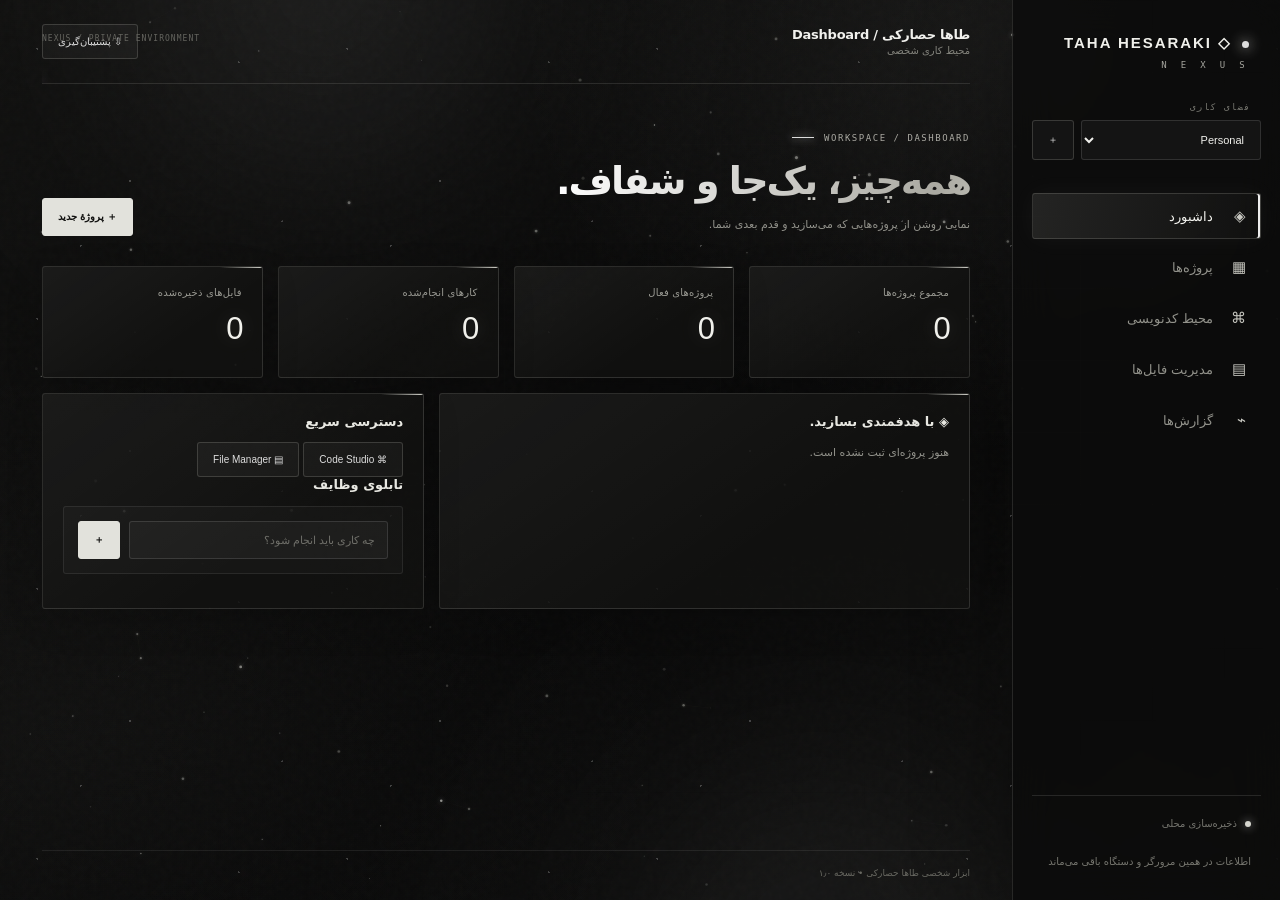
==== tools/index.html @ 5f2a4922 "Fix script injection position in workspace page" ====
<!doctype html><html lang="fa" dir="rtl"><head><meta charset="utf-8"><meta name="viewport" content="width=device-width,initial-scale=1"><meta name="theme-color" content="#080b12"><title>TAHA HESARAKI WORKSPACE</title>
<link rel="icon" href="data:image/svg+xml,%3Csvg xmlns='http://www.w3.org/2000/svg' viewBox='0 0 96 96'%3E%3Crect width='96' height='96' rx='24' fill='%23101827'/%3E%3Cpath d='M48 12 80 30v36L48 84 16 66V30z' fill='none' stroke='%2358def5' stroke-width='5'/%3E%3C/svg%3E">
<style>
:root{--bg:#080b12;--p:#111a27;--p2:#172232;--line:#94b0d022;--c:#58def5;--v:#a78bfa;--t:#edf4fb;--m:#8d9daf;font-family:Inter,system-ui,sans-serif;color-scheme:dark}*{box-sizing:border-box}body{margin:0;background:var(--bg);color:var(--t);font-size:14px}.shell{display:flex;min-height:100vh}.side{width:245px;flex-shrink:0;padding:24px 16px;background:#0c111bef;border-right:1px solid var(--line);display:flex;flex-direction:column}.brand{padding:0 10px 25px;font-weight:800;letter-spacing:2px}.brand small{display:block;color:var(--c);font-size:9px;letter-spacing:4px}.side label{font-size:9px;color:#637387;letter-spacing:1.5px}.side select,.field{background:var(--p2);border:1px solid var(--line);border-radius:9px;color:var(--t);padding:10px;min-width:0}.nav{display:flex;width:100%;gap:12px;padding:11px;margin:4px 0;background:transparent;border:1px solid transparent;border-radius:10px;color:var(--m);text-align:left}.nav.active{background:#58def51a;border-color:#58def533;color:var(--t)}.nav i{color:var(--c);font-style:normal}.bottom{margin-top:auto;color:var(--m);font-size:10px;border-top:1px solid var(--line);padding-top:15px}.dot{display:inline-block;width:7px;height:7px;background:#56d6a2;border-radius:50%;margin-right:7px}main{flex:1;min-width:0;padding:0 32px;display:flex;flex-direction:column}.top{height:78px;display:flex;align-items:center;justify-content:space-between;border-bottom:1px solid var(--line)}.top small{display:block;color:var(--m);margin-top:5px}.actions{display:flex;gap:8px;align-items:center}.btn,.primary,.secondary,.danger{border:1px solid var(--line);border-radius:9px;padding:10px 13px;background:var(--p2);color:var(--t);font-size:11px;cursor:pointer}.primary{background:linear-gradient(110deg,#56dff4,#7faeff);color:#07131b;border:0;font-weight:700}.danger{color:#ff7887}.view{padding:28px 0;flex:1;max-width:1400px;width:100%;margin:auto}.head{display:flex;justify-content:space-between;align-items:end;gap:15px;margin-bottom:22px}.kicker{color:var(--c);font-size:9px;letter-spacing:2px}.head h1{font-size:clamp(24px,3vw,32px);margin:8px 0}.head p,.hint{color:var(--m);font-size:11px;line-height:1.7;margin:0}.grid{display:grid;gap:14px}.stats{grid-template-columns:repeat(4,1fr);margin-bottom:15px}.stat,.panel,.card{border:1px solid var(--line);border-radius:16px;background:linear-gradient(145deg,#131c2af0,#0d131df0);padding:17px;min-width:0}.stat{min-height:100px;color:var(--m);font-size:10px}.num{display:block;color:var(--t);font-size:27px;margin-top:12px}.dash{grid-template-columns:1.3fr 1fr}.row{display:flex;align-items:center;gap:12px;padding:12px 0;border-top:1px solid var(--line)}.row strong,.row small{display:block}.row small{color:var(--m);margin-top:4px}.grow{flex:1;min-width:0}.track{height:5px;background:#8197ae22;border-radius:10px;overflow:hidden}.fill{height:100%;background:linear-gradient(90deg,var(--c),var(--v))}.form{display:flex;gap:8px;flex-wrap:wrap;margin:12px 0;padding:12px;background:var(--p2);border-radius:10px}.form .field{flex:1}.field{width:100%;font-size:11px}.cards{grid-template-columns:repeat(2,1fr)}.card h3{font-size:13px}.tag{color:var(--c);font-size:9px}.task{display:flex;gap:9px;padding:10px 0;border-top:1px solid var(--line);font-size:11px}.task.done span{text-decoration:line-through;color:#637387}.editorgrid{grid-template-columns:1fr 1fr}.editor{width:100%;min-height:380px;background:#0b111c;color:#c8def5;border:0;padding:15px;font:11px/1.7 monospace}.preview{width:100%;min-height:380px;border:0;background:white}.file{display:flex;align-items:center;gap:10px;margin-top:8px;padding:11px;background:var(--p2);border:1px solid var(--line);border-radius:10px}.file .grow{overflow:hidden}.file small{display:block;color:var(--m)}.setting{display:flex;justify-content:space-between;align-items:center;padding:12px 0;border-top:1px solid var(--line);font-size:11px}.toast{position:fixed;bottom:18px;right:18px;padding:12px 16px;background:#172436;border:1px solid #58def555;border-radius:10px}html[dir=rtl]{font-family:Tahoma,system-ui,sans-serif}html[dir=rtl] .side{border-right:0;border-left:1px solid var(--line)}html[dir=rtl] .nav{text-align:right}html[dir=rtl] .toast{right:auto;left:18px}@media(max-width:850px){.side{width:205px}main{padding:0 18px}.stats{grid-template-columns:repeat(2,1fr)}.dash,.editorgrid{grid-template-columns:1fr}}@media(max-width:650px){.shell{display:block}.side{width:auto;min-height:0;padding:13px;display:block}.brand{padding:0 5px 10px}.side label,.bottom{display:none}.side nav{display:flex;overflow:auto}.nav{white-space:nowrap;width:auto}.side select,.side .field{display:none}main{padding:0 13px}.top{height:65px}.head{align-items:start;flex-direction:column}.cards{grid-template-columns:1fr}.editor,.preview{min-height:280px}}

/* NEXUS / monochrome cinematic redesign */
:root{
 --bg:#090909;--p:#111110;--p2:#191918;--line:rgba(225,225,218,.13);
 --c:#d8d8d2;--v:#858580;--t:#f1f1ed;--m:#92928b;
 color-scheme:dark;font-family:"Vazirmatn","Inter",system-ui,sans-serif
}
*{box-sizing:border-box}
html{background:#090909;scroll-behavior:smooth}
body{min-height:100vh;color:var(--t);font-size:13px;overflow-x:hidden;
 background:
 radial-gradient(ellipse at 78% 5%,rgba(225,225,215,.075),transparent 34%),
 radial-gradient(ellipse at 5% 82%,rgba(205,205,195,.035),transparent 36%),
 linear-gradient(135deg,#10100f 0%,#080808 54%,#111110 100%);
}
body:before{content:"";position:fixed;inset:0;z-index:0;pointer-events:none;opacity:.24;
 background-image:radial-gradient(1px 1px at 12% 18%,#eee 98%,transparent),radial-gradient(1px 1px at 77% 23%,#ddd 98%,transparent),radial-gradient(1px 1px at 42% 67%,#eee 98%,transparent),radial-gradient(1px 1px at 91% 82%,#ddd 98%,transparent),radial-gradient(1px 1px at 26% 91%,#eee 98%,transparent);
 background-size:310px 270px;animation:starDrift 38s linear infinite}
body:after{content:"";position:fixed;inset:0;z-index:0;pointer-events:none;opacity:.055;
 background-image:url("data:image/svg+xml,%3Csvg viewBox='0 0 180 180' xmlns='http://www.w3.org/2000/svg'%3E%3Cfilter id='n'%3E%3CfeTurbulence type='fractalNoise' baseFrequency='.8' numOctaves='3' stitchTiles='stitch'/%3E%3C/filter%3E%3Crect width='100%25' height='100%25' filter='url(%23n)' opacity='.3'/%3E%3C/svg%3E")}
@keyframes starDrift{from{transform:translateY(0)}to{transform:translateY(-270px)}}
.shell{position:relative;z-index:1;min-height:100vh;max-width:1800px;margin:auto}
.side{width:268px;padding:29px 19px;background:rgba(12,12,11,.82);border:0;border-left:1px solid var(--line);
 box-shadow:-20px 0 80px rgba(0,0,0,.2);backdrop-filter:blur(22px);-webkit-backdrop-filter:blur(22px)}
.brand{padding:5px 12px 30px;font:700 15px "Space Grotesk",Arial,sans-serif;letter-spacing:.13em;color:#f0f0eb}
.brand:before{content:"";display:inline-block;width:7px;height:7px;border-radius:50%;background:#ddd;margin-left:10px;box-shadow:0 0 13px #ddd}
.brand small{margin-top:8px;color:#a5a59e;font:9px "Space Mono",monospace;letter-spacing:.48em}
.side label{display:block;margin:2px 10px 8px;color:#777770;font:9px "Space Mono",monospace;letter-spacing:.15em}
.side .form{margin:0 0 28px;padding:0;background:transparent;border:0;gap:7px}
.side select,.field{background:rgba(255,255,255,.035);border:1px solid rgba(255,255,255,.12);border-radius:3px;color:var(--t);padding:12px;outline:none;transition:border-color .25s,background .25s,box-shadow .25s}
.field:focus,.side select:focus{border-color:rgba(235,235,225,.55);box-shadow:0 0 0 3px rgba(230,230,220,.055);background:rgba(255,255,255,.055)}
.nav{position:relative;display:flex;align-items:center;width:100%;gap:13px;padding:13px 14px;margin:5px 0;border:1px solid transparent;border-radius:3px;
 color:#92928b;background:transparent;text-align:right;cursor:pointer;transition:color .25s,background .25s,border-color .25s,transform .25s}
.nav:hover{color:#f4f4ef;background:rgba(255,255,255,.035);transform:translateX(-2px)}
.nav.active{color:#f5f5f0;background:linear-gradient(100deg,rgba(235,235,225,.105),rgba(235,235,225,.025));border-color:rgba(235,235,225,.16);box-shadow:inset -2px 0 #d8d8d2}
.nav i{width:20px;color:#c9c9c2;font-size:15px}
.bottom{margin-top:auto;color:#777770;font-size:10px;line-height:1.9;border-top:1px solid var(--line);padding:18px 10px 0}
.dot{width:6px;height:6px;background:#d6d6cf;box-shadow:0 0 10px rgba(230,230,220,.7);margin-left:8px;margin-right:0}
main{position:relative;z-index:1;padding:0 42px;min-height:100vh}
.top{height:84px;border-bottom:1px solid var(--line);position:relative}
.top:after{content:"NEXUS / PRIVATE ENVIRONMENT";position:absolute;left:0;top:34px;color:#65655f;font:8px "Space Mono",monospace;letter-spacing:.13em;direction:ltr}
.top b{font-size:13px;font-weight:600;letter-spacing:-.02em}
.top small{color:#85857e;font-size:10px;margin-top:3px}
.actions{gap:9px}
.btn,.primary,.secondary,.danger{border:1px solid rgba(235,235,225,.17);border-radius:3px;padding:11px 15px;background:rgba(255,255,255,.035);color:#ddd;font-size:10px;cursor:pointer;transition:all .25s}
.btn:hover,.secondary:hover{border-color:rgba(245,245,235,.5);background:rgba(255,255,255,.09);color:#fff;transform:translateY(-2px)}
.primary{background:#e2e2dc;color:#10100f;border:1px solid #e2e2dc;font-weight:700}
.primary:hover{background:#fff;border-color:#fff;box-shadow:0 0 25px rgba(240,240,230,.14);transform:translateY(-2px)}
.danger{color:#d5a5a5;border-color:rgba(210,145,145,.22)}
.danger:hover{background:rgba(190,90,90,.1);border-color:rgba(220,140,140,.5)}
.view{max-width:1480px;padding:42px 0 35px}
.head{align-items:end;margin-bottom:30px}
.kicker{color:#aaa9a2;font:9px "Space Mono",monospace;letter-spacing:.17em;direction:ltr}
.head h1{font-size:clamp(27px,3vw,39px);line-height:1.35;letter-spacing:-.055em;font-weight:700;margin:12px 0 8px}
.head p,.hint{color:#92928b;font-size:11px;line-height:2}
.grid{gap:15px}
.stat,.panel,.card{position:relative;overflow:hidden;border:1px solid rgba(235,235,225,.12);border-radius:3px;
 background:linear-gradient(145deg,rgba(255,255,255,.055),rgba(255,255,255,.012) 65%),rgba(15,15,14,.84);
 box-shadow:0 12px 38px rgba(0,0,0,.14);padding:20px;min-width:0}
.stat:before,.panel:before,.card:before{content:"";position:absolute;top:0;right:0;width:42px;height:1px;background:linear-gradient(90deg,transparent,#cfcfc8)}
.stat{min-height:112px;color:#9b9b94;font-size:10px;letter-spacing:.02em}
.num{display:block;color:#f0f0eb;font:500 31px "Space Grotesk",Arial,sans-serif;letter-spacing:-.06em;margin-top:13px}
.dash{grid-template-columns:1.25fr .9fr}
.panel h3{font-size:13px;font-weight:600;margin:0 0 13px;color:#e8e8e2}
.row{padding:14px 0;border-top:1px solid rgba(235,235,225,.09)}
.row strong{font-size:11px;color:#e7e7e1}.row small{font-size:9px;color:#85857e}
.track{height:3px;background:rgba(255,255,255,.09);border-radius:0;overflow:hidden}
.fill{background:linear-gradient(90deg,#777770,#efefe8);box-shadow:0 0 12px rgba(240,240,230,.25)}
.form{display:flex;gap:9px;flex-wrap:wrap;margin:14px 0;padding:14px;background:rgba(255,255,255,.025);border:1px solid rgba(255,255,255,.08);border-radius:3px}
.form .field{flex:1;min-width:150px}
.field{width:100%;font-size:11px;color:#eee}
.field::placeholder{color:#6f6f69}
.cards{grid-template-columns:repeat(2,minmax(0,1fr));gap:15px}
.card{padding:23px;transition:transform .35s,border-color .35s,background .35s}
.card:hover{transform:translateY(-5px);border-color:rgba(240,240,230,.3);background:linear-gradient(145deg,rgba(255,255,255,.075),rgba(255,255,255,.018))}
.card h3{font-size:15px;color:#f0f0eb;margin:12px 0 8px}
.card .hint{margin:8px 0 16px}
.tag{display:inline-block;color:#c9c9c2;font:9px "Space Mono",monospace;letter-spacing:.1em;border:1px solid rgba(255,255,255,.16);padding:5px 8px}
.task{display:flex;align-items:center;gap:10px;padding:12px 0;border-top:1px solid rgba(235,235,225,.09);font-size:11px;color:#d0d0ca}
.task input{accent-color:#d8d8d2;width:14px;height:14px}
.task.done span{text-decoration:line-through;color:#707069}
.editorgrid{grid-template-columns:1fr 1fr;gap:15px}
.editor{width:100%;min-height:460px;background:#080808;color:#d4d4cd;border:1px solid rgba(255,255,255,.09);padding:19px;font:11px/1.85 "Space Mono",monospace;outline:none;resize:vertical}
.editor:focus{border-color:rgba(235,235,225,.32)}
.preview{width:100%;min-height:460px;border:1px solid rgba(255,255,255,.12);background:#fff}
.file{display:flex;align-items:center;gap:12px;margin-top:9px;padding:13px;background:rgba(255,255,255,.025);border:1px solid rgba(255,255,255,.1);border-radius:3px;transition:background .2s,border-color .2s}
.file:hover{background:rgba(255,255,255,.055);border-color:rgba(255,255,255,.22)}
.file b{font-size:11px;color:#e7e7e1}.file small{font-size:9px;color:#82827b;margin-top:4px}
.setting{padding:15px 0;border-top:1px solid var(--line);font-size:11px;color:#d0d0ca}
.toast{position:fixed;z-index:50;bottom:22px;left:22px;right:auto;padding:13px 18px;background:rgba(25,25,23,.94);border:1px solid rgba(235,235,225,.25);border-radius:3px;color:#f2f2ed;box-shadow:0 12px 45px #0008;backdrop-filter:blur(16px);font-size:11px}
footer.hint{padding:13px 0 18px;border-top:1px solid rgba(255,255,255,.08);font-size:9px;color:#696962}
html[dir=rtl]{font-family:"Vazirmatn","Tahoma",system-ui,sans-serif}
html[dir=rtl] .side{border-left:1px solid var(--line);border-right:0}
html[dir=rtl] .nav{text-align:right}
@media(max-width:1000px){.side{width:230px}main{padding:0 25px}.dash{grid-template-columns:1fr 1fr}}
@media(max-width:760px){
 .shell{display:block}
 .side{width:auto;min-height:0;padding:15px 15px 10px;border:0;border-bottom:1px solid var(--line);background:rgba(10,10,9,.92)}
 .brand{padding:0 5px 12px;font-size:13px}.brand small{display:inline-block;margin:0 10px 0 0}
 .side label,.bottom{display:none}
 .side .form{display:none}
 .side nav{display:flex;overflow-x:auto;gap:5px;margin:0;padding-bottom:3px;scrollbar-width:none}
 .side nav::-webkit-scrollbar{display:none}
 .nav{flex:0 0 auto;width:auto;margin:0;padding:10px 12px;font-size:10px;white-space:nowrap}
 .nav.active{box-shadow:inset 0 -2px #ddd,inset 0 0 rgba(0,0,0,0)}
 main{padding:0 16px;min-height:calc(100vh - 115px)}
 .top{height:68px}.top:after{display:none}
 .view{padding:28px 0}
 .head{align-items:flex-start;flex-direction:column;gap:12px}
 .stats{grid-template-columns:repeat(2,minmax(0,1fr));gap:9px}
 .stat{min-height:94px;padding:15px}.num{font-size:26px}
 .dash,.editorgrid{grid-template-columns:1fr}
 .cards{grid-template-columns:1fr}
 .editor,.preview{min-height:320px}
 .panel,.card{padding:17px}
}
@media(max-width:420px){
 main{padding:0 12px}.brand{font-size:11px}
 .nav{font-size:9px;padding:9px 10px;gap:8px}
 .actions .btn{padding:9px 10px;font-size:9px}
 .stats{gap:8px}.stat{padding:13px}.num{font-size:24px}
 .head h1{font-size:27px}
}
@media(prefers-reduced-motion:reduce){*,*:before,*:after{animation-duration:.01ms!important;animation-iteration-count:1!important;transition-duration:.01ms!important;scroll-behavior:auto!important}}


/* NEXUS // kinetic silver atmosphere */
:root{--silver:#e9e9e2;--silver-dim:rgba(225,225,215,.18)}
body{isolation:isolate}
#nexusFX{position:fixed;inset:0;width:100%;height:100%;z-index:0;pointer-events:none;opacity:.88}
.nx-aura{position:fixed;z-index:0;pointer-events:none;width:42vw;height:42vw;max-width:720px;max-height:720px;border-radius:50%;filter:blur(85px);opacity:.105;mix-blend-mode:screen;animation:auraFloat 18s ease-in-out infinite alternate}
.nx-aura.a{top:-22vw;left:4vw;background:radial-gradient(circle,#eee,transparent 68%)}
.nx-aura.b{bottom:-25vw;right:15vw;background:radial-gradient(circle,#aaa,transparent 68%);animation-delay:-8s}
@keyframes auraFloat{0%{transform:translate3d(-3vw,-2vh,0) scale(.85)}100%{transform:translate3d(4vw,5vh,0) scale(1.18)}}
body:after{z-index:0;opacity:.075}
.shell{z-index:2}
main:before{content:"";position:fixed;inset:0;z-index:-1;pointer-events:none;opacity:.12;background-image:linear-gradient(rgba(220,220,210,.12) 1px,transparent 1px),linear-gradient(90deg,rgba(220,220,210,.12) 1px,transparent 1px);background-size:72px 72px;mask-image:radial-gradient(ellipse at 60% 40%,#000,transparent 78%);animation:gridPulse 9s ease-in-out infinite alternate}
@keyframes gridPulse{from{opacity:.045;transform:translateY(0)}to{opacity:.16;transform:translateY(-9px)}}
.top{overflow:hidden}
.top:before{content:"";position:absolute;bottom:-1px;left:-35%;width:35%;height:1px;background:linear-gradient(90deg,transparent,#fff,transparent);box-shadow:0 0 15px #fff;animation:topBeam 8s linear infinite}
@keyframes topBeam{to{left:135%}}
.view{animation:viewArrival .8s cubic-bezier(.2,.8,.2,1) both}
@keyframes viewArrival{from{opacity:0;transform:translateY(18px);filter:blur(5px)}to{opacity:1;transform:translateY(0);filter:blur(0)}}
.stat,.panel,.card{backdrop-filter:blur(12px);-webkit-backdrop-filter:blur(12px);animation:panelReveal .75s both;transform-origin:50% 70%}
.stat:nth-child(2),.card:nth-child(2){animation-delay:.07s}.stat:nth-child(3),.card:nth-child(3){animation-delay:.14s}.stat:nth-child(4),.card:nth-child(4){animation-delay:.21s}
@keyframes panelReveal{from{opacity:0;transform:translateY(15px) scale(.985)}to{opacity:1;transform:translateY(0) scale(1)}}
.stat:after,.panel:after,.card:after{content:"";position:absolute;inset:-1px;pointer-events:none;opacity:0;background:linear-gradient(112deg,transparent 25%,rgba(255,255,245,.11) 48%,transparent 68%);transform:translateX(110%);transition:opacity .35s}
.stat:hover:after,.panel:hover:after,.card:hover:after{opacity:1;animation:surfaceSweep 1.15s ease}
@keyframes surfaceSweep{to{transform:translateX(-110%)}}
.stat:hover{border-color:rgba(245,245,235,.38);box-shadow:0 10px 45px #0008,0 0 28px rgba(230,230,220,.055);transform:translateY(-4px);transition:.35s}
.num{text-shadow:0 0 22px rgba(245,245,235,.18);transition:text-shadow .3s}
.stat:hover .num{text-shadow:0 0 26px rgba(255,255,245,.48)}
.kicker{position:relative;display:inline-flex;align-items:center;gap:10px}
.kicker:before{content:"";width:22px;height:1px;background:#ddd;box-shadow:0 0 9px #ddd;animation:kickerGlow 2.6s ease-in-out infinite alternate}
@keyframes kickerGlow{to{width:42px;opacity:.4}}
.head h1{background:linear-gradient(100deg,#fff 0%,#aaa9a1 42%,#f7f7f1 65%,#77776f 100%);background-size:220% auto;color:transparent;background-clip:text;-webkit-background-clip:text;animation:metalText 9s linear infinite}
@keyframes metalText{to{background-position:220% center}}
.nav{overflow:hidden}
.nav:after{content:"";position:absolute;top:0;bottom:0;right:-45%;width:35%;background:linear-gradient(90deg,transparent,rgba(255,255,255,.11),transparent);transform:skewX(-18deg);transition:right .55s}
.nav:hover:after{right:120%}
.nav.active{box-shadow:inset -2px 0 #eee,0 0 24px rgba(235,235,225,.045)}
.btn:active,.primary:active,.secondary:active,.nav:active{transform:scale(.97)}
.track{position:relative}
.fill{position:relative;overflow:hidden}
.fill:after{content:"";position:absolute;inset:0;background:linear-gradient(90deg,transparent,rgba(255,255,255,.65),transparent);transform:translateX(-100%);animation:progressGlint 3.5s ease-in-out infinite}
@keyframes progressGlint{55%,100%{transform:translateX(120%)}}
.editor{background-image:linear-gradient(rgba(255,255,255,.018) 1px,transparent 1px);background-size:100% 25px;caret-color:#fff}
.toast{animation:toastIn .35s cubic-bezier(.2,.8,.2,1) both}
@keyframes toastIn{from{opacity:0;transform:translateY(12px) scale(.97)}to{opacity:1;transform:none}}
::selection{background:rgba(240,240,230,.28);color:#fff}
@media(max-width:760px){main:before{background-size:44px 44px}.nx-aura{width:75vw;height:75vw;filter:blur(65px)}}
@media(prefers-reduced-motion:reduce){#nexusFX,.nx-aura{display:none}main:before{animation:none}.head h1{animation:none}.fill:after{animation:none}}

</style></head><body><div class="shell"><aside class="side"><div class="brand">◇ TAHA HESARAKI<small>N E X U S</small></div><label>فضای کاری</label><div class="form"><select id="workspace" class="field"></select><button class="btn" id="newws">＋</button></div><nav><button class="nav active" data-page="dashboard"><i>◈</i>داشبورد</button><button class="nav" data-page="projects"><i>▦</i>پروژه‌ها</button><button class="nav" data-page="studio"><i>⌘</i>محیط کدنویسی</button><button class="nav" data-page="files"><i>▤</i>مدیریت فایل‌ها</button><button class="nav" data-page="analytics"><i>⌁</i>گزارش‌ها</button></nav><div class="bottom"><span class="dot"></span>ذخیره‌سازی محلی<br><br>اطلاعات در همین مرورگر و دستگاه باقی می‌ماند</div></aside><main><header class="top"><div><b>طاها حصارکی / <span id="section">داشبورد</span></b><small>محیط کاری شخصی</small></div><div class="actions"><button class="btn" id="backup">⇩ پشتیبان‌گیری</button></div></header><section class="view" id="view">Loading TAHA HESARAKI…</section><footer class="hint">ابزار شخصی طاها حصارکی • نسخه ۱٫۰</footer></main></div><div id="toast"></div><input id="importer" type="file" accept=".json,.txt,.md,.csv" hidden>
<script>
/* Embedded database.js: IndexedDB with localStorage fallback */
const DB="taha-personal-workspace-db",TABLES=["workspaces","projects","tasks","files","snippets"],FALL="taha-workspace-fallback-v1";let dbPromise;
function db(){if(!("indexedDB"in window))return Promise.reject();if(!dbPromise)dbPromise=new Promise((ok,no)=>{let r=indexedDB.open(DB,1);r.onupgradeneeded=()=>TABLES.forEach(t=>{if(!r.result.objectStoreNames.contains(t))r.result.createObjectStore(t,{keyPath:"id"})});r.onsuccess=()=>ok(r.result);r.onerror=()=>no(r.error)});return dbPromise}
function fallback(){try{return JSON.parse(localStorage.getItem(FALL)||"{}")}catch{return {}}}
async function getAll(t){try{let d=await db();return await new Promise((ok,no)=>{let r=d.transaction(t).objectStore(t).getAll();r.onsuccess=()=>ok(r.result);r.onerror=()=>no(r.error)})}catch{return fallback()[t]||[]}}
async function put(t,x){x={...x,updatedAt:new Date().toISOString()};try{let d=await db();await new Promise((ok,no)=>{let r=d.transaction(t,"readwrite").objectStore(t).put(x);r.onsuccess=ok;r.onerror=()=>no(r.error)})}catch{let a=fallback();a[t]??=[];let i=a[t].findIndex(y=>y.id===x.id);i<0?a[t].push(x):a[t][i]=x;localStorage.setItem(FALL,JSON.stringify(a))}return x}
async function remove(t,id){try{let d=await db();await new Promise((ok,no)=>{let r=d.transaction(t,"readwrite").objectStore(t).delete(id);r.onsuccess=ok;r.onerror=()=>no(r.error)})}catch{let a=fallback();a[t]=(a[t]||[]).filter(x=>x.id!==id);localStorage.setItem(FALL,JSON.stringify(a))}}
const $=s=>document.querySelector(s),uid=()=>crypto.randomUUID?.()||"nx"+Date.now()+Math.random(),esc=s=>String(s??"").replace(/[&<>"']/g,c=>({"&":"&amp;","<":"&lt;",">":"&gt;",'"':"&quot;","'":"&#39;"}[c]));
const words={en:{dash:"Your workspace, in focus.",sub:"A clear view of what you are building and what deserves attention next.",projects:"Build with intention.",projectsub:"Track ideas, active work and milestones in one place.",studio:"A lightweight coding desk.",studiosub:"Draft HTML, CSS and JavaScript and preview it in an isolated frame.",files:"Your files, organized.",filessub:"Create local notes, import text files and download them when needed.",analytics:"Make progress visible.",settings:"Make TAHA HESARAKI yours.",newproject:"＋ New project",name:"Project name",desc:"Short description (optional)",create:"Create project",progress:"Progress",planned:"Planned",active:"In progress",paused:"Paused",completed:"Completed",delete:"Delete",noDesc:"No description added yet.",save:"Save snippet",download:"Download",run:"Run preview",live:"LIVE PREVIEW",newfile:"New file",filename:"File name",content:"Start writing something useful…",import:"Import file",backup:"Export full backup",restore:"Restore backup",clear:"Clear current workspace",local:"Each workspace is stored in this browser on this device. No cloud sync or shared login.",privacy:"No account, server or API key is used.",task:"What needs to get done?",tasks:"Task board",quick:"Quick launch",total:"Total projects",activeCount:"Active projects",done:"Tasks completed",stored:"Stored files",completeRate:"Task completion",language:"Interface language",appearance:"Appearance",dark:"Dark futuristic",light:"Light"},
fa:{dash:"همه‌چیز، یک‌جا و شفاف.",sub:"نمایی روشن از پروژه‌هایی که می‌سازید و قدم بعدی شما.",projects:"با هدفمندی بسازید.",projectsub:"ایده‌ها و کارهای در حال انجام را یک‌جا مدیریت کنید.",studio:"میز کار کدنویسی.",studiosub:"کدهای HTML، CSS و JavaScript را بنویسید و پیش‌نمایش بگیرید.",files:"فایل‌هایتان، مرتب و در دسترس.",filessub:"یادداشت بسازید، فایل متنی وارد کنید و دریافت کنید.",analytics:"پیشرفت را قابل مشاهده کنید.",settings:"TAHA HESARAKI را مطابق سلیقه‌تان تنظیم کنید.",newproject:"＋ پروژهٔ جدید",name:"نام پروژه",desc:"توضیح کوتاه (اختیاری)",create:"ساخت پروژه",progress:"پیشرفت",planned:"برنامه‌ریزی‌شده",active:"در حال انجام",paused:"متوقف‌شده",completed:"تکمیل‌شده",delete:"حذف",noDesc:"توضیحی ثبت نشده است.",save:"ذخیرهٔ قطعه‌کد",download:"دریافت فایل",run:"اجرای پیش‌نمایش",live:"پیش‌نمایش زنده",newfile:"فایل جدید",filename:"نام فایل",content:"نوشتن را از اینجا شروع کنید…",import:"واردکردن فایل",backup:"خروجی پشتیبان کامل",restore:"بازیابی پشتیبان",clear:"پاک‌سازی فضای فعلی",local:"هر فضای کاری فقط در مرورگر همین دستگاه ذخیره می‌شود و همگام‌سازی ابری ندارد.",privacy:"هیچ حساب کاربری، سرور یا کلید API استفاده نمی‌شود.",task:"چه کاری باید انجام شود؟",tasks:"تابلوی وظایف",quick:"دسترسی سریع",total:"مجموع پروژه‌ها",activeCount:"پروژه‌های فعال",done:"کارهای انجام‌شده",stored:"فایل‌های ذخیره‌شده",completeRate:"درصد تکمیل وظایف",language:"زبان رابط کاربری",appearance:"ظاهر برنامه",dark:"تیرهٔ آینده‌نگر",light:"روشن"}};
let lang="fa",wid=localStorage.getItem("nx-workspace")||"",page="dashboard",code=sessionStorage.getItem("nx-code")||`<!doctype html><html><body style="font:20px system-ui;padding:2rem;background:#0d1725;color:white"><h1>سلام!</h1><p>کد خودت را از اینجا شروع کن.</p>

</body></html>`;
const t=k=>words.fa[k]||k,notify=s=>{$("#toast").className="toast";$("#toast").textContent=s;setTimeout(()=>$("#toast").textContent="",2500)},all=async table=>(await getAll(table)).filter(x=>!x.workspaceId||x.workspaceId===wid);
async function initWorkspaces(){let a=await getAll("workspaces");if(!a.length){for(let name of ["Personal","Development","NEON OVERDRIVE","AI Research"])await put("workspaces",{id:uid(),name});a=await getAll("workspaces")}if(!a.some(x=>x.id===wid))wid=a[0].id;localStorage.setItem("nx-workspace",wid);$("#workspace").innerHTML=a.map(x=>`<option value="${x.id}" ${x.id===wid?"selected":""}>${esc(x.name)}</option>`).join("")}
function head(k,p,extra=""){return `<div class="head"><div><div class="kicker">WORKSPACE / ${page.toUpperCase()}</div><h1>${k}</h1><p>${p}</p></div>${extra}</div>`}
async function render(){let [ps,ts,fs]=await Promise.all([all("projects"),all("tasks"),all("files")]),h="";
if(page==="dashboard"){h=head(t("dash"),t("sub"),`<button class="primary" data-page="projects">${t("newproject")}</button>`)+`<div class="grid stats"><div class="stat">${t("total")}<b class="num">${ps.length}</b></div><div class="stat">${t("activeCount")}<b class="num">${ps.filter(x=>x.status==="active").length}</b></div><div class="stat">${t("done")}<b class="num">${ts.filter(x=>x.done).length}</b></div><div class="stat">${t("stored")}<b class="num">${fs.length}</b></div></div><div class="grid dash"><section class="panel"><h3>◈ ${t("projects")}</h3>${ps.slice(0,6).map(p=>`<div class="row"><div class="grow"><strong>${esc(p.name)}</strong><small>${esc(p.description||t("noDesc"))}</small></div><div style="width:90px"><div class="track"><div class="fill" style="width:${p.progress||0}%"></div></div><small>${p.progress||0}%</small></div></div>`).join("")||'<p class="hint">هنوز پروژه‌ای ثبت نشده است.</p>'}</section><section class="panel"><h3>${t("quick")}</h3><button class="btn" data-page="studio">⌘ Code Studio</button> <button class="btn" data-page="files">▤ File Manager</button><h3>${t("tasks")}</h3><form id="taskform" class="form"><input class="field" name="title" placeholder="${t("task")}" required><button class="primary">＋</button></form>${ts.map(x=>`<label class="task ${x.done?"done":""}"><input type="checkbox" data-task="${x.id}" ${x.done?"checked":""}><span>${esc(x.title)}</span></label>`).join("")}</section></div>`}
if(page==="projects"){h=head(t("projects"),t("projectsub"))+`<form id="projectform" class="form"><input class="field" name="name" placeholder="${t("name")}" required><input class="field" name="description" placeholder="${t("desc")}"><button class="primary">${t("create")}</button></form><div class="grid cards">${ps.map(p=>`<article class="card"><span class="tag">${t(p.status||"planned")}</span><h3>${esc(p.name)}</h3><p class="hint">${esc(p.description||t("noDesc"))}</p><div class="track"><div class="fill" style="width:${p.progress||0}%"></div></div><p class="hint">${t("progress")}: ${p.progress||0}%</p><select class="field" data-status="${p.id}"><option value="planned">برنامه‌ریزی‌شده</option><option value="active" ${p.status==="active"?"selected":""}>در حال انجام</option><option value="paused">متوقف‌شده</option><option value="completed">تکمیل‌شده</option></select> <button class="danger" data-delete="projects" data-id="${p.id}">${t("delete")}</button></article>`).join("")}</div>`}
if(page==="studio"){h=head(t("studio"),t("studiosub"),`<div><button class="secondary" data-action="savecode">${t("save")}</button> <button class="secondary" data-action="downloadcode">${t("download")}</button> <button class="primary" data-action="run">${t("run")}</button></div>`)+`<div class="grid editorgrid"><section class="panel"><div class="hint">⌘ experiment.html · HTML / CSS / JS</div><textarea id="editor" class="editor" spellcheck="false">${esc(code)}</textarea></section><section class="panel"><div class="hint">${t("live")}</div><iframe id="preview" class="preview" sandbox="allow-scripts"></iframe></section></div>`}
if(page==="files"){h=head(t("files"),t("filessub"))+`<section class="panel"><form id="fileform" class="form"><input class="field" name="name" placeholder="${t("filename")}" required><textarea class="field" name="content" placeholder="${t("content")}" rows="4"></textarea><button class="primary">${t("newfile")}</button></form><button class="secondary" data-action="import">${t("import")}</button>${fs.map(f=>`<div class="file"><div class="grow"><b>${esc(f.name)}</b><small>${new Date(f.updatedAt||f.createdAt).toLocaleString()}</small></div><button class="btn" data-downloadfile="${f.id}">${t("download")}</button><button class="danger" data-delete="files" data-id="${f.id}">${t("delete")}</button></div>`).join("")}</section>`}
if(page==="analytics"){let done=ts.filter(x=>x.done).length,rate=ts.length?Math.round(done/ts.length*100):0,avg=ps.length?Math.round(ps.reduce((a,p)=>a+(+p.progress||0),0)/ps.length):0;h=head(t("analytics"),"گزارش فضای کاری")+`<div class="grid stats"><div class="stat">${t("completeRate")}<b class="num">${rate}%</b></div><div class="stat">${t("progress")}<b class="num">${avg}%</b></div><div class="stat">پروژه‌های تکمیل‌شده<b class="num">${ps.filter(x=>x.status==="completed").length}</b></div><div class="stat">${t("stored")}<b class="num">${fs.length}</b></div></div>`}
if(page==="settings"){h=head("پشتیبان‌گیری","مدیریت نسخه پشتیبان و اطلاعات محلی.")+`<div class="grid"><section class="panel"><button class="secondary" data-action="backup">${t("download")}</button> <button class="secondary" data-action="restore">${t("restore")}</button><div class="setting">${t("clear")}<button class="danger" data-action="clear">${t("delete")}</button></div><p class="hint">${t("local")}</p><p class="hint">${t("privacy")}</p></section></div>`}
$("#view").innerHTML=h;$("#section").textContent=page[0].toUpperCase()+page.slice(1);document.querySelectorAll(".nav").forEach(n=>n.classList.toggle("active",n.dataset.page===page));if(page==="studio")run(false)}
function go(p){page=p;render()}
function download(name,data,type="text/plain;charset=utf-8"){let u=URL.createObjectURL(new Blob([data],{type})),a=document.createElement("a");a.href=u;a.download=name;a.click();setTimeout(()=>URL.revokeObjectURL(u),500)}
async function backup(){let data={};for(let t of TABLES)data[t]=await getAll(t);download("taha-workspace-backup.json",JSON.stringify({format:"nexoria-nexus-backup",version:1,data},null,2),"application/json")}
function run(show=true){let e=$("#editor"),f=$("#preview");if(!f)return;if(e){code=e.value;sessionStorage.setItem("nx-code",code)}f.srcdoc=code;if(show)notify("پیش‌نمایش به‌روزرسانی شد")}
document.addEventListener("click",async e=>{let p=e.target.closest("[data-page]");if(p){go(p.dataset.page);return}let a=e.target.closest("[data-action]")?.dataset.action;if(a==="run")run();if(a==="savecode")await put("snippets",{id:uid(),workspaceId:wid,name:"قطعه‌کد محیط کدنویسی",code:$("#editor").value});if(a==="downloadcode")download("taha-experiment.html",$("#editor").value,"text/html");if(a==="backup")await backup();if(a==="restore"||a==="import"){$("#importer").dataset.mode=a;$("#importer").click()}if(a==="clear"&&confirm("همه اطلاعات این فضای کاری حذف شود؟")){for(let t of ["projects","tasks","files","snippets"])for(let x of await all(t))await remove(t,x.id);render()}let del=e.target.closest("[data-delete]");if(del&&confirm("این مورد حذف شود؟")){await remove(del.dataset.delete,del.dataset.id);render()}let f=e.target.closest("[data-downloadfile]");if(f){let x=(await all("files")).find(y=>y.id===f.dataset.downloadfile);if(x)download(x.name,x.content||"")}});
document.addEventListener("submit",async e=>{e.preventDefault();let d=new FormData(e.target);if(e.target.id==="projectform")await put("projects",{id:uid(),workspaceId:wid,name:String(d.get("name")).trim(),description:String(d.get("description")||""),status:"active",progress:0,createdAt:new Date().toISOString()});if(e.target.id==="taskform")await put("tasks",{id:uid(),workspaceId:wid,title:String(d.get("title")).trim(),done:false,createdAt:new Date().toISOString()});if(e.target.id==="fileform"){let name=String(d.get("name")).trim();await put("files",{id:uid(),workspaceId:wid,name:name.includes(".")?name:name+".txt",content:String(d.get("content")||""),createdAt:new Date().toISOString()})}render()});
document.addEventListener("change",async e=>{let n=e.target;if(n.id==="workspace"){wid=n.value;localStorage.setItem("nx-workspace",wid);render()}if(n.dataset.task){let x=(await all("tasks")).find(x=>x.id===n.dataset.task);if(x){x.done=n.checked;await put("tasks",x);render()}}if(n.dataset.status){let x=(await all("projects")).find(x=>x.id===n.dataset.status);if(x){x.status=n.value;if(n.value==="completed")x.progress=100;await put("projects",x);render()}}});
$("#backup").onclick=backup;$("#newws").onclick=async()=>{let name=prompt("نام فضای کاری");if(name?.trim()){let x=await put("workspaces",{id:uid(),name:name.trim()});wid=x.id;await initWorkspaces();render()}};$("#importer").onchange=async e=>{let f=e.target.files[0];if(!f)return;try{let txt=await f.text();if(e.target.dataset.mode==="restore"){let p=JSON.parse(txt);if(p.format!=="nexoria-nexus-backup")throw Error("فایل پشتیبان معتبر نیست");for(let t of TABLES)for(let x of p.data[t]||[])await put(t,x)}else await put("files",{id:uid(),workspaceId:wid,name:f.name,content:txt});notify("فایل با موفقیت وارد شد");render()}catch(err){notify(err.message)}e.target.value=""};document.addEventListener("input",e=>{if(e.target.id==="editor"){code=e.target.value;sessionStorage.setItem("nx-code",code)}});
(async()=>{await initWorkspaces();await render()})().catch(e=>{$("#view").textContent="TAHA HESARAKI could not initialize. Reload the page.";console.error(e)});
</script>

<script>

(()=>{if(matchMedia('(prefers-reduced-motion: reduce)').matches)return;
const canvas=document.createElement('canvas');canvas.id='nexusFX';document.body.prepend(canvas);
for(const cls of ['a','b']){const orb=document.createElement('div');orb.className='nx-aura '+cls;document.body.prepend(orb)}
const ctx=canvas.getContext('2d');if(!ctx)return;let w=0,h=0,dpr=1,pts=[],raf=0;
const resize=()=>{dpr=Math.min(devicePixelRatio||1,1.6);w=innerWidth;h=innerHeight;canvas.width=w*dpr;canvas.height=h*dpr;canvas.style.width=w+'px';canvas.style.height=h+'px';ctx.setTransform(dpr,0,0,dpr,0,0);const count=Math.min(105,Math.floor(w*h/11500));pts=Array.from({length:count},()=>({x:Math.random()*w,y:Math.random()*h,r:.35+Math.random()*1.25,a:.16+Math.random()*.55,s:.08+Math.random()*.24,p:Math.random()*6.28}))};
let mx=-1000,my=-1000;addEventListener('resize',resize,{passive:true});addEventListener('pointermove',e=>{mx=e.clientX;my=e.clientY},{passive:true});resize();
const draw=()=>{ctx.clearRect(0,0,w,h);for(let i=0;i<pts.length;i++){const p=pts[i];p.p+=.012;p.y-=p.s*.25;if(p.y<-5)p.y=h+5;const tw=(.62+.38*Math.sin(p.p))*p.a;ctx.beginPath();ctx.arc(p.x,p.y,p.r,0,Math.PI*2);ctx.fillStyle='rgba(238,238,230,'+tw+')';ctx.shadowBlur=8*tw;ctx.shadowColor='rgba(235,235,225,.7)';ctx.fill();ctx.shadowBlur=0;
const dx=p.x-mx,dy=p.y-my,dist=Math.hypot(dx,dy);if(dist<135){ctx.beginPath();ctx.moveTo(p.x,p.y);ctx.lineTo(mx,my);ctx.strokeStyle='rgba(230,230,220,'+((1-dist/135)*.12)+')';ctx.lineWidth=.6;ctx.stroke()}
for(let j=i+1;j<pts.length;j++){const q=pts[j],dd=Math.hypot(p.x-q.x,p.y-q.y);if(dd<88){ctx.beginPath();ctx.moveTo(p.x,p.y);ctx.lineTo(q.x,q.y);ctx.strokeStyle='rgba(220,220,210,'+((1-dd/88)*.055)+')';ctx.lineWidth=.5;ctx.stroke()}}}
raf=requestAnimationFrame(draw)};draw();addEventListener('pagehide',()=>cancelAnimationFrame(raf),{once:true});
})();

</script>
</body></html>
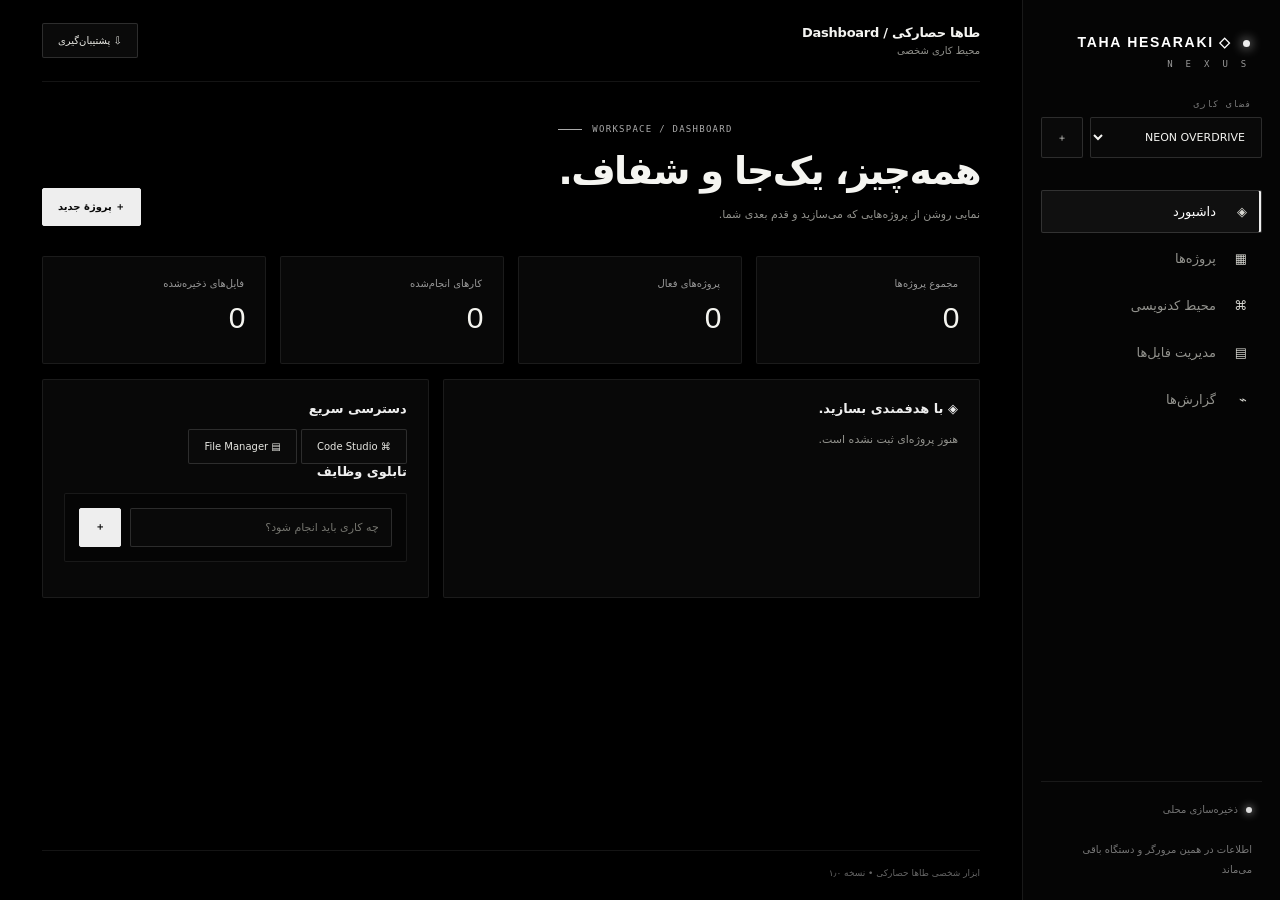
==== commit 86dd8fb0: "Rebuild tools workspace with true black minimal interface" ====
--- a/tools/index.html
+++ b/tools/index.html
@@ -1,190 +1,134 @@
-<!doctype html><html lang="fa" dir="rtl"><head><meta charset="utf-8"><meta name="viewport" content="width=device-width,initial-scale=1"><meta name="theme-color" content="#080b12"><title>TAHA HESARAKI WORKSPACE</title>
+<!doctype html><html lang="fa" dir="rtl"><head><meta charset="utf-8"><meta name="viewport" content="width=device-width,initial-scale=1"><meta name="theme-color" content="#000000"><title>TAHA HESARAKI WORKSPACE</title>
 <link rel="icon" href="data:image/svg+xml,%3Csvg xmlns='http://www.w3.org/2000/svg' viewBox='0 0 96 96'%3E%3Crect width='96' height='96' rx='24' fill='%23101827'/%3E%3Cpath d='M48 12 80 30v36L48 84 16 66V30z' fill='none' stroke='%2358def5' stroke-width='5'/%3E%3C/svg%3E">
-<style>
-:root{--bg:#080b12;--p:#111a27;--p2:#172232;--line:#94b0d022;--c:#58def5;--v:#a78bfa;--t:#edf4fb;--m:#8d9daf;font-family:Inter,system-ui,sans-serif;color-scheme:dark}*{box-sizing:border-box}body{margin:0;background:var(--bg);color:var(--t);font-size:14px}.shell{display:flex;min-height:100vh}.side{width:245px;flex-shrink:0;padding:24px 16px;background:#0c111bef;border-right:1px solid var(--line);display:flex;flex-direction:column}.brand{padding:0 10px 25px;font-weight:800;letter-spacing:2px}.brand small{display:block;color:var(--c);font-size:9px;letter-spacing:4px}.side label{font-size:9px;color:#637387;letter-spacing:1.5px}.side select,.field{background:var(--p2);border:1px solid var(--line);border-radius:9px;color:var(--t);padding:10px;min-width:0}.nav{display:flex;width:100%;gap:12px;padding:11px;margin:4px 0;background:transparent;border:1px solid transparent;border-radius:10px;color:var(--m);text-align:left}.nav.active{background:#58def51a;border-color:#58def533;color:var(--t)}.nav i{color:var(--c);font-style:normal}.bottom{margin-top:auto;color:var(--m);font-size:10px;border-top:1px solid var(--line);padding-top:15px}.dot{display:inline-block;width:7px;height:7px;background:#56d6a2;border-radius:50%;margin-right:7px}main{flex:1;min-width:0;padding:0 32px;display:flex;flex-direction:column}.top{height:78px;display:flex;align-items:center;justify-content:space-between;border-bottom:1px solid var(--line)}.top small{display:block;color:var(--m);margin-top:5px}.actions{display:flex;gap:8px;align-items:center}.btn,.primary,.secondary,.danger{border:1px solid var(--line);border-radius:9px;padding:10px 13px;background:var(--p2);color:var(--t);font-size:11px;cursor:pointer}.primary{background:linear-gradient(110deg,#56dff4,#7faeff);color:#07131b;border:0;font-weight:700}.danger{color:#ff7887}.view{padding:28px 0;flex:1;max-width:1400px;width:100%;margin:auto}.head{display:flex;justify-content:space-between;align-items:end;gap:15px;margin-bottom:22px}.kicker{color:var(--c);font-size:9px;letter-spacing:2px}.head h1{font-size:clamp(24px,3vw,32px);margin:8px 0}.head p,.hint{color:var(--m);font-size:11px;line-height:1.7;margin:0}.grid{display:grid;gap:14px}.stats{grid-template-columns:repeat(4,1fr);margin-bottom:15px}.stat,.panel,.card{border:1px solid var(--line);border-radius:16px;background:linear-gradient(145deg,#131c2af0,#0d131df0);padding:17px;min-width:0}.stat{min-height:100px;color:var(--m);font-size:10px}.num{display:block;color:var(--t);font-size:27px;margin-top:12px}.dash{grid-template-columns:1.3fr 1fr}.row{display:flex;align-items:center;gap:12px;padding:12px 0;border-top:1px solid var(--line)}.row strong,.row small{display:block}.row small{color:var(--m);margin-top:4px}.grow{flex:1;min-width:0}.track{height:5px;background:#8197ae22;border-radius:10px;overflow:hidden}.fill{height:100%;background:linear-gradient(90deg,var(--c),var(--v))}.form{display:flex;gap:8px;flex-wrap:wrap;margin:12px 0;padding:12px;background:var(--p2);border-radius:10px}.form .field{flex:1}.field{width:100%;font-size:11px}.cards{grid-template-columns:repeat(2,1fr)}.card h3{font-size:13px}.tag{color:var(--c);font-size:9px}.task{display:flex;gap:9px;padding:10px 0;border-top:1px solid var(--line);font-size:11px}.task.done span{text-decoration:line-through;color:#637387}.editorgrid{grid-template-columns:1fr 1fr}.editor{width:100%;min-height:380px;background:#0b111c;color:#c8def5;border:0;padding:15px;font:11px/1.7 monospace}.preview{width:100%;min-height:380px;border:0;background:white}.file{display:flex;align-items:center;gap:10px;margin-top:8px;padding:11px;background:var(--p2);border:1px solid var(--line);border-radius:10px}.file .grow{overflow:hidden}.file small{display:block;color:var(--m)}.setting{display:flex;justify-content:space-between;align-items:center;padding:12px 0;border-top:1px solid var(--line);font-size:11px}.toast{position:fixed;bottom:18px;right:18px;padding:12px 16px;background:#172436;border:1px solid #58def555;border-radius:10px}html[dir=rtl]{font-family:Tahoma,system-ui,sans-serif}html[dir=rtl] .side{border-right:0;border-left:1px solid var(--line)}html[dir=rtl] .nav{text-align:right}html[dir=rtl] .toast{right:auto;left:18px}@media(max-width:850px){.side{width:205px}main{padding:0 18px}.stats{grid-template-columns:repeat(2,1fr)}.dash,.editorgrid{grid-template-columns:1fr}}@media(max-width:650px){.shell{display:block}.side{width:auto;min-height:0;padding:13px;display:block}.brand{padding:0 5px 10px}.side label,.bottom{display:none}.side nav{display:flex;overflow:auto}.nav{white-space:nowrap;width:auto}.side select,.side .field{display:none}main{padding:0 13px}.top{height:65px}.head{align-items:start;flex-direction:column}.cards{grid-template-columns:1fr}.editor,.preview{min-height:280px}}
-
-/* NEXUS / monochrome cinematic redesign */
-:root{
- --bg:#090909;--p:#111110;--p2:#191918;--line:rgba(225,225,218,.13);
- --c:#d8d8d2;--v:#858580;--t:#f1f1ed;--m:#92928b;
- color-scheme:dark;font-family:"Vazirmatn","Inter",system-ui,sans-serif
+<style>:root{
+  color-scheme:dark;
+  --bg:#000;
+  --surface:#080808;
+  --surface-2:#0d0d0d;
+  --line:rgba(255,255,255,.14);
+  --line-soft:rgba(255,255,255,.08);
+  --text:#f4f4f1;
+  --muted:#92928d;
+  --silver:#deded8;
+  font-family:"Vazirmatn","Tahoma",system-ui,sans-serif;
 }
 *{box-sizing:border-box}
-html{background:#090909;scroll-behavior:smooth}
-body{min-height:100vh;color:var(--t);font-size:13px;overflow-x:hidden;
- background:
- radial-gradient(ellipse at 78% 5%,rgba(225,225,215,.075),transparent 34%),
- radial-gradient(ellipse at 5% 82%,rgba(205,205,195,.035),transparent 36%),
- linear-gradient(135deg,#10100f 0%,#080808 54%,#111110 100%);
-}
-body:before{content:"";position:fixed;inset:0;z-index:0;pointer-events:none;opacity:.24;
- background-image:radial-gradient(1px 1px at 12% 18%,#eee 98%,transparent),radial-gradient(1px 1px at 77% 23%,#ddd 98%,transparent),radial-gradient(1px 1px at 42% 67%,#eee 98%,transparent),radial-gradient(1px 1px at 91% 82%,#ddd 98%,transparent),radial-gradient(1px 1px at 26% 91%,#eee 98%,transparent);
- background-size:310px 270px;animation:starDrift 38s linear infinite}
-body:after{content:"";position:fixed;inset:0;z-index:0;pointer-events:none;opacity:.055;
- background-image:url("data:image/svg+xml,%3Csvg viewBox='0 0 180 180' xmlns='http://www.w3.org/2000/svg'%3E%3Cfilter id='n'%3E%3CfeTurbulence type='fractalNoise' baseFrequency='.8' numOctaves='3' stitchTiles='stitch'/%3E%3C/filter%3E%3Crect width='100%25' height='100%25' filter='url(%23n)' opacity='.3'/%3E%3C/svg%3E")}
-@keyframes starDrift{from{transform:translateY(0)}to{transform:translateY(-270px)}}
-.shell{position:relative;z-index:1;min-height:100vh;max-width:1800px;margin:auto}
-.side{width:268px;padding:29px 19px;background:rgba(12,12,11,.82);border:0;border-left:1px solid var(--line);
- box-shadow:-20px 0 80px rgba(0,0,0,.2);backdrop-filter:blur(22px);-webkit-backdrop-filter:blur(22px)}
-.brand{padding:5px 12px 30px;font:700 15px "Space Grotesk",Arial,sans-serif;letter-spacing:.13em;color:#f0f0eb}
-.brand:before{content:"";display:inline-block;width:7px;height:7px;border-radius:50%;background:#ddd;margin-left:10px;box-shadow:0 0 13px #ddd}
-.brand small{margin-top:8px;color:#a5a59e;font:9px "Space Mono",monospace;letter-spacing:.48em}
-.side label{display:block;margin:2px 10px 8px;color:#777770;font:9px "Space Mono",monospace;letter-spacing:.15em}
-.side .form{margin:0 0 28px;padding:0;background:transparent;border:0;gap:7px}
-.side select,.field{background:rgba(255,255,255,.035);border:1px solid rgba(255,255,255,.12);border-radius:3px;color:var(--t);padding:12px;outline:none;transition:border-color .25s,background .25s,box-shadow .25s}
-.field:focus,.side select:focus{border-color:rgba(235,235,225,.55);box-shadow:0 0 0 3px rgba(230,230,220,.055);background:rgba(255,255,255,.055)}
-.nav{position:relative;display:flex;align-items:center;width:100%;gap:13px;padding:13px 14px;margin:5px 0;border:1px solid transparent;border-radius:3px;
- color:#92928b;background:transparent;text-align:right;cursor:pointer;transition:color .25s,background .25s,border-color .25s,transform .25s}
-.nav:hover{color:#f4f4ef;background:rgba(255,255,255,.035);transform:translateX(-2px)}
-.nav.active{color:#f5f5f0;background:linear-gradient(100deg,rgba(235,235,225,.105),rgba(235,235,225,.025));border-color:rgba(235,235,225,.16);box-shadow:inset -2px 0 #d8d8d2}
-.nav i{width:20px;color:#c9c9c2;font-size:15px}
-.bottom{margin-top:auto;color:#777770;font-size:10px;line-height:1.9;border-top:1px solid var(--line);padding:18px 10px 0}
-.dot{width:6px;height:6px;background:#d6d6cf;box-shadow:0 0 10px rgba(230,230,220,.7);margin-left:8px;margin-right:0}
-main{position:relative;z-index:1;padding:0 42px;min-height:100vh}
-.top{height:84px;border-bottom:1px solid var(--line);position:relative}
-.top:after{content:"NEXUS / PRIVATE ENVIRONMENT";position:absolute;left:0;top:34px;color:#65655f;font:8px "Space Mono",monospace;letter-spacing:.13em;direction:ltr}
+html{background:#000;color-scheme:dark;scroll-behavior:smooth}
+body{margin:0;min-height:100vh;background:#000;color:var(--text);font-size:13px;overflow-x:hidden}
+button,input,textarea,select{font:inherit;color:inherit}
+button{cursor:pointer}
+.shell{display:flex;min-height:100vh;max-width:1920px;margin:auto;background:#000}
+.side{width:258px;flex:0 0 258px;display:flex;flex-direction:column;padding:30px 18px 20px;background:#050505;border-left:1px solid var(--line-soft)}
+.brand{padding:4px 12px 30px;font:700 14px "Space Grotesk",Arial,sans-serif;letter-spacing:.12em;color:#fff}
+.brand:before{content:"";display:inline-block;width:7px;height:7px;margin-left:11px;border-radius:50%;background:#eee;box-shadow:0 0 12px #fff}
+.brand small{display:block;margin-top:9px;color:#999;font:9px "Space Mono",monospace;letter-spacing:.42em}
+.side label{display:block;margin:0 10px 8px;color:#777;font:9px "Space Mono",monospace;letter-spacing:.12em}
+.side .form{display:flex;gap:7px;margin:0 0 28px;padding:0;background:transparent;border:0}
+.side select,.field{min-width:0;background:#090909;border:1px solid var(--line);border-radius:2px;color:var(--text);padding:12px;outline:none;transition:border-color .2s,background .2s}
+.side select:focus,.field:focus{border-color:rgba(255,255,255,.55);background:#0d0d0d}
+.nav{position:relative;display:flex;align-items:center;gap:13px;width:100%;margin:4px 0;padding:13px 14px;border:1px solid transparent;border-radius:2px;background:transparent;color:#92928d;text-align:right;transition:color .18s,background .18s,border-color .18s}
+.nav:hover{color:#fff;background:#101010}
+.nav.active{color:#fff;background:#101010;border-color:rgba(255,255,255,.14);box-shadow:inset -2px 0 #eee}
+.nav i{width:18px;color:#d8d8d2;font-style:normal}
+.bottom{margin-top:auto;padding:18px 10px 0;border-top:1px solid var(--line-soft);color:#777;font-size:10px;line-height:2}
+.dot{display:inline-block;width:6px;height:6px;margin-left:8px;border-radius:50%;background:#ddd;box-shadow:0 0 8px #ddd}
+main{display:flex;flex:1;min-width:0;min-height:100vh;flex-direction:column;padding:0 42px;background:#000}
+.top{position:relative;display:flex;align-items:center;justify-content:space-between;gap:16px;height:82px;border-bottom:1px solid var(--line-soft)}
 .top b{font-size:13px;font-weight:600;letter-spacing:-.02em}
-.top small{color:#85857e;font-size:10px;margin-top:3px}
-.actions{gap:9px}
-.btn,.primary,.secondary,.danger{border:1px solid rgba(235,235,225,.17);border-radius:3px;padding:11px 15px;background:rgba(255,255,255,.035);color:#ddd;font-size:10px;cursor:pointer;transition:all .25s}
-.btn:hover,.secondary:hover{border-color:rgba(245,245,235,.5);background:rgba(255,255,255,.09);color:#fff;transform:translateY(-2px)}
-.primary{background:#e2e2dc;color:#10100f;border:1px solid #e2e2dc;font-weight:700}
-.primary:hover{background:#fff;border-color:#fff;box-shadow:0 0 25px rgba(240,240,230,.14);transform:translateY(-2px)}
-.danger{color:#d5a5a5;border-color:rgba(210,145,145,.22)}
-.danger:hover{background:rgba(190,90,90,.1);border-color:rgba(220,140,140,.5)}
-.view{max-width:1480px;padding:42px 0 35px}
-.head{align-items:end;margin-bottom:30px}
-.kicker{color:#aaa9a2;font:9px "Space Mono",monospace;letter-spacing:.17em;direction:ltr}
-.head h1{font-size:clamp(27px,3vw,39px);line-height:1.35;letter-spacing:-.055em;font-weight:700;margin:12px 0 8px}
-.head p,.hint{color:#92928b;font-size:11px;line-height:2}
-.grid{gap:15px}
-.stat,.panel,.card{position:relative;overflow:hidden;border:1px solid rgba(235,235,225,.12);border-radius:3px;
- background:linear-gradient(145deg,rgba(255,255,255,.055),rgba(255,255,255,.012) 65%),rgba(15,15,14,.84);
- box-shadow:0 12px 38px rgba(0,0,0,.14);padding:20px;min-width:0}
-.stat:before,.panel:before,.card:before{content:"";position:absolute;top:0;right:0;width:42px;height:1px;background:linear-gradient(90deg,transparent,#cfcfc8)}
-.stat{min-height:112px;color:#9b9b94;font-size:10px;letter-spacing:.02em}
-.num{display:block;color:#f0f0eb;font:500 31px "Space Grotesk",Arial,sans-serif;letter-spacing:-.06em;margin-top:13px}
+.top small{display:block;margin-top:5px;color:var(--muted);font-size:10px}
+.actions{display:flex;align-items:center;gap:8px}
+.btn,.primary,.secondary,.danger{border:1px solid var(--line);border-radius:2px;padding:11px 15px;background:#0a0a0a;color:#e7e7e2;font-size:10px;transition:background .18s,border-color .18s,color .18s,transform .18s}
+.btn:hover,.secondary:hover{border-color:rgba(255,255,255,.45);background:#151515;color:#fff}
+.primary{border-color:#eee;background:#eee;color:#080808;font-weight:700}
+.primary:hover{border-color:#fff;background:#fff;transform:translateY(-1px)}
+.danger{border-color:rgba(210,135,135,.3);color:#d9a3a3}
+.danger:hover{border-color:#d9a3a3;background:#180d0d}
+.view{width:100%;max-width:1480px;flex:1;margin:0 auto;padding:42px 0 36px;animation:enter .28s ease-out}
+@keyframes enter{from{opacity:.65;transform:translateY(5px)}to{opacity:1;transform:none}}
+.head{display:flex;align-items:end;justify-content:space-between;gap:16px;margin-bottom:30px}
+.kicker{display:flex;align-items:center;gap:10px;color:#aaa;font:9px "Space Mono",monospace;letter-spacing:.14em;direction:ltr}
+.kicker:before{content:"";width:24px;height:1px;background:#aaa}
+.head h1{margin:12px 0 8px;color:#f5f5f1;font-size:clamp(28px,3vw,40px);line-height:1.3;letter-spacing:-.045em}
+.head p,.hint{margin:0;color:var(--muted);font-size:11px;line-height:2}
+.grid{display:grid;gap:14px}
+.stats{grid-template-columns:repeat(4,minmax(0,1fr));margin-bottom:15px}
+.stat,.panel,.card{min-width:0;padding:21px;border:1px solid var(--line-soft);border-radius:2px;background:#080808}
+.stat{min-height:108px;color:#999;font-size:10px}
+.num{display:block;margin-top:12px;color:#f4f4ef;font:500 30px "Space Grotesk",Arial,sans-serif;letter-spacing:-.05em}
 .dash{grid-template-columns:1.25fr .9fr}
-.panel h3{font-size:13px;font-weight:600;margin:0 0 13px;color:#e8e8e2}
-.row{padding:14px 0;border-top:1px solid rgba(235,235,225,.09)}
-.row strong{font-size:11px;color:#e7e7e1}.row small{font-size:9px;color:#85857e}
-.track{height:3px;background:rgba(255,255,255,.09);border-radius:0;overflow:hidden}
-.fill{background:linear-gradient(90deg,#777770,#efefe8);box-shadow:0 0 12px rgba(240,240,230,.25)}
-.form{display:flex;gap:9px;flex-wrap:wrap;margin:14px 0;padding:14px;background:rgba(255,255,255,.025);border:1px solid rgba(255,255,255,.08);border-radius:3px}
+.panel h3{margin:0 0 13px;color:#eee;font-size:13px;font-weight:600}
+.row{display:flex;align-items:center;gap:12px;padding:14px 0;border-top:1px solid var(--line-soft)}
+.row strong,.row small{display:block}
+.row strong{color:#eee;font-size:11px}
+.row small{margin-top:4px;color:#858580;font-size:9px}
+.grow{flex:1;min-width:0}
+.track{height:3px;overflow:hidden;background:#252525}
+.fill{height:100%;background:#ddd}
+.form{display:flex;flex-wrap:wrap;gap:9px;margin:14px 0;padding:14px;border:1px solid var(--line-soft);border-radius:2px;background:#050505}
 .form .field{flex:1;min-width:150px}
-.field{width:100%;font-size:11px;color:#eee}
-.field::placeholder{color:#6f6f69}
-.cards{grid-template-columns:repeat(2,minmax(0,1fr));gap:15px}
-.card{padding:23px;transition:transform .35s,border-color .35s,background .35s}
-.card:hover{transform:translateY(-5px);border-color:rgba(240,240,230,.3);background:linear-gradient(145deg,rgba(255,255,255,.075),rgba(255,255,255,.018))}
-.card h3{font-size:15px;color:#f0f0eb;margin:12px 0 8px}
+.field{width:100%;font-size:11px}
+.field::placeholder{color:#74746e}
+.cards{grid-template-columns:repeat(2,minmax(0,1fr));gap:14px}
+.card{padding:22px;transition:border-color .2s,background .2s}
+.card:hover{border-color:rgba(255,255,255,.25);background:#0c0c0c}
+.card h3{margin:12px 0 8px;color:#f2f2ed;font-size:15px}
 .card .hint{margin:8px 0 16px}
-.tag{display:inline-block;color:#c9c9c2;font:9px "Space Mono",monospace;letter-spacing:.1em;border:1px solid rgba(255,255,255,.16);padding:5px 8px}
-.task{display:flex;align-items:center;gap:10px;padding:12px 0;border-top:1px solid rgba(235,235,225,.09);font-size:11px;color:#d0d0ca}
-.task input{accent-color:#d8d8d2;width:14px;height:14px}
-.task.done span{text-decoration:line-through;color:#707069}
-.editorgrid{grid-template-columns:1fr 1fr;gap:15px}
-.editor{width:100%;min-height:460px;background:#080808;color:#d4d4cd;border:1px solid rgba(255,255,255,.09);padding:19px;font:11px/1.85 "Space Mono",monospace;outline:none;resize:vertical}
-.editor:focus{border-color:rgba(235,235,225,.32)}
-.preview{width:100%;min-height:460px;border:1px solid rgba(255,255,255,.12);background:#fff}
-.file{display:flex;align-items:center;gap:12px;margin-top:9px;padding:13px;background:rgba(255,255,255,.025);border:1px solid rgba(255,255,255,.1);border-radius:3px;transition:background .2s,border-color .2s}
-.file:hover{background:rgba(255,255,255,.055);border-color:rgba(255,255,255,.22)}
-.file b{font-size:11px;color:#e7e7e1}.file small{font-size:9px;color:#82827b;margin-top:4px}
-.setting{padding:15px 0;border-top:1px solid var(--line);font-size:11px;color:#d0d0ca}
-.toast{position:fixed;z-index:50;bottom:22px;left:22px;right:auto;padding:13px 18px;background:rgba(25,25,23,.94);border:1px solid rgba(235,235,225,.25);border-radius:3px;color:#f2f2ed;box-shadow:0 12px 45px #0008;backdrop-filter:blur(16px);font-size:11px}
-footer.hint{padding:13px 0 18px;border-top:1px solid rgba(255,255,255,.08);font-size:9px;color:#696962}
+.tag{display:inline-block;padding:5px 8px;border:1px solid var(--line);color:#c9c9c2;font:9px "Space Mono",monospace;letter-spacing:.08em}
+.task{display:flex;align-items:center;gap:10px;padding:12px 0;border-top:1px solid var(--line-soft);color:#d4d4ce;font-size:11px}
+.task input{width:15px;height:15px;accent-color:#ddd}
+.task.done span{color:#777;text-decoration:line-through}
+.editorgrid{grid-template-columns:1fr 1fr;gap:14px}
+.editor{width:100%;min-height:430px;padding:18px;border:1px solid var(--line-soft);border-radius:0;outline:none;resize:vertical;background:#030303;color:#ddd;font:11px/1.85 "Space Mono",monospace;caret-color:#fff}
+.editor:focus{border-color:rgba(255,255,255,.4)}
+.preview{width:100%;min-height:430px;border:1px solid var(--line-soft);background:#fff}
+.file{display:flex;align-items:center;gap:12px;margin-top:9px;padding:13px;border:1px solid var(--line-soft);background:#060606}
+.file .grow{overflow:hidden}
+.file b{color:#eee;font-size:11px}
+.file small{display:block;margin-top:4px;color:#858580;font-size:9px}
+.setting{display:flex;align-items:center;justify-content:space-between;gap:12px;padding:15px 0;border-top:1px solid var(--line-soft);color:#ddd;font-size:11px}
+.toast{position:fixed;z-index:50;bottom:20px;left:20px;max-width:calc(100vw - 40px);padding:13px 17px;border:1px solid rgba(255,255,255,.22);border-radius:2px;background:#111;color:#fff;font-size:11px;box-shadow:0 12px 35px #000}
+footer.hint{padding:13px 0 18px;border-top:1px solid var(--line-soft);color:#666;font-size:9px}
 html[dir=rtl]{font-family:"Vazirmatn","Tahoma",system-ui,sans-serif}
-html[dir=rtl] .side{border-left:1px solid var(--line);border-right:0}
+html[dir=rtl] .side{border-left:1px solid var(--line-soft);border-right:0}
 html[dir=rtl] .nav{text-align:right}
-@media(max-width:1000px){.side{width:230px}main{padding:0 25px}.dash{grid-template-columns:1fr 1fr}}
+html[dir=rtl] .toast{right:auto;left:20px}
+@media(max-width:1000px){.side{width:225px;flex-basis:225px}main{padding:0 25px}.dash{grid-template-columns:1fr 1fr}}
 @media(max-width:760px){
  .shell{display:block}
- .side{width:auto;min-height:0;padding:15px 15px 10px;border:0;border-bottom:1px solid var(--line);background:rgba(10,10,9,.92)}
- .brand{padding:0 5px 12px;font-size:13px}.brand small{display:inline-block;margin:0 10px 0 0}
- .side label,.bottom{display:none}
- .side .form{display:none}
- .side nav{display:flex;overflow-x:auto;gap:5px;margin:0;padding-bottom:3px;scrollbar-width:none}
+ .side{display:block;width:auto;min-height:0;padding:15px 14px 10px;border:0;border-bottom:1px solid var(--line-soft);background:#030303}
+ .brand{padding:0 5px 12px;font-size:12px}.brand small{display:inline-block;margin:0 10px 0 0}
+ .side label,.bottom,.side .form{display:none}
+ .side nav{display:flex;gap:5px;overflow-x:auto;margin:0;padding-bottom:3px;scrollbar-width:none}
  .side nav::-webkit-scrollbar{display:none}
  .nav{flex:0 0 auto;width:auto;margin:0;padding:10px 12px;font-size:10px;white-space:nowrap}
- .nav.active{box-shadow:inset 0 -2px #ddd,inset 0 0 rgba(0,0,0,0)}
- main{padding:0 16px;min-height:calc(100vh - 115px)}
- .top{height:68px}.top:after{display:none}
- .view{padding:28px 0}
+ .nav.active{box-shadow:inset 0 -2px #eee}
+ main{min-height:calc(100vh - 110px);padding:0 16px}
+ .top{height:66px}.view{padding:28px 0}
  .head{align-items:flex-start;flex-direction:column;gap:12px}
  .stats{grid-template-columns:repeat(2,minmax(0,1fr));gap:9px}
- .stat{min-height:94px;padding:15px}.num{font-size:26px}
- .dash,.editorgrid{grid-template-columns:1fr}
- .cards{grid-template-columns:1fr}
- .editor,.preview{min-height:320px}
+ .stat{min-height:92px;padding:15px}.num{font-size:26px}
+ .dash,.editorgrid,.cards{grid-template-columns:1fr}
+ .editor,.preview{min-height:310px}
  .panel,.card{padding:17px}
 }
 @media(max-width:420px){
- main{padding:0 12px}.brand{font-size:11px}
- .nav{font-size:9px;padding:9px 10px;gap:8px}
+ main{padding:0 12px}.nav{gap:8px;padding:9px 10px;font-size:9px}
  .actions .btn{padding:9px 10px;font-size:9px}
  .stats{gap:8px}.stat{padding:13px}.num{font-size:24px}
  .head h1{font-size:27px}
 }
 @media(prefers-reduced-motion:reduce){*,*:before,*:after{animation-duration:.01ms!important;animation-iteration-count:1!important;transition-duration:.01ms!important;scroll-behavior:auto!important}}
-
-
-/* NEXUS // kinetic silver atmosphere */
-:root{--silver:#e9e9e2;--silver-dim:rgba(225,225,215,.18)}
-body{isolation:isolate}
-#nexusFX{position:fixed;inset:0;width:100%;height:100%;z-index:0;pointer-events:none;opacity:.88}
-.nx-aura{position:fixed;z-index:0;pointer-events:none;width:42vw;height:42vw;max-width:720px;max-height:720px;border-radius:50%;filter:blur(85px);opacity:.105;mix-blend-mode:screen;animation:auraFloat 18s ease-in-out infinite alternate}
-.nx-aura.a{top:-22vw;left:4vw;background:radial-gradient(circle,#eee,transparent 68%)}
-.nx-aura.b{bottom:-25vw;right:15vw;background:radial-gradient(circle,#aaa,transparent 68%);animation-delay:-8s}
-@keyframes auraFloat{0%{transform:translate3d(-3vw,-2vh,0) scale(.85)}100%{transform:translate3d(4vw,5vh,0) scale(1.18)}}
-body:after{z-index:0;opacity:.075}
-.shell{z-index:2}
-main:before{content:"";position:fixed;inset:0;z-index:-1;pointer-events:none;opacity:.12;background-image:linear-gradient(rgba(220,220,210,.12) 1px,transparent 1px),linear-gradient(90deg,rgba(220,220,210,.12) 1px,transparent 1px);background-size:72px 72px;mask-image:radial-gradient(ellipse at 60% 40%,#000,transparent 78%);animation:gridPulse 9s ease-in-out infinite alternate}
-@keyframes gridPulse{from{opacity:.045;transform:translateY(0)}to{opacity:.16;transform:translateY(-9px)}}
-.top{overflow:hidden}
-.top:before{content:"";position:absolute;bottom:-1px;left:-35%;width:35%;height:1px;background:linear-gradient(90deg,transparent,#fff,transparent);box-shadow:0 0 15px #fff;animation:topBeam 8s linear infinite}
-@keyframes topBeam{to{left:135%}}
-.view{animation:viewArrival .8s cubic-bezier(.2,.8,.2,1) both}
-@keyframes viewArrival{from{opacity:0;transform:translateY(18px);filter:blur(5px)}to{opacity:1;transform:translateY(0);filter:blur(0)}}
-.stat,.panel,.card{backdrop-filter:blur(12px);-webkit-backdrop-filter:blur(12px);animation:panelReveal .75s both;transform-origin:50% 70%}
-.stat:nth-child(2),.card:nth-child(2){animation-delay:.07s}.stat:nth-child(3),.card:nth-child(3){animation-delay:.14s}.stat:nth-child(4),.card:nth-child(4){animation-delay:.21s}
-@keyframes panelReveal{from{opacity:0;transform:translateY(15px) scale(.985)}to{opacity:1;transform:translateY(0) scale(1)}}
-.stat:after,.panel:after,.card:after{content:"";position:absolute;inset:-1px;pointer-events:none;opacity:0;background:linear-gradient(112deg,transparent 25%,rgba(255,255,245,.11) 48%,transparent 68%);transform:translateX(110%);transition:opacity .35s}
-.stat:hover:after,.panel:hover:after,.card:hover:after{opacity:1;animation:surfaceSweep 1.15s ease}
-@keyframes surfaceSweep{to{transform:translateX(-110%)}}
-.stat:hover{border-color:rgba(245,245,235,.38);box-shadow:0 10px 45px #0008,0 0 28px rgba(230,230,220,.055);transform:translateY(-4px);transition:.35s}
-.num{text-shadow:0 0 22px rgba(245,245,235,.18);transition:text-shadow .3s}
-.stat:hover .num{text-shadow:0 0 26px rgba(255,255,245,.48)}
-.kicker{position:relative;display:inline-flex;align-items:center;gap:10px}
-.kicker:before{content:"";width:22px;height:1px;background:#ddd;box-shadow:0 0 9px #ddd;animation:kickerGlow 2.6s ease-in-out infinite alternate}
-@keyframes kickerGlow{to{width:42px;opacity:.4}}
-.head h1{background:linear-gradient(100deg,#fff 0%,#aaa9a1 42%,#f7f7f1 65%,#77776f 100%);background-size:220% auto;color:transparent;background-clip:text;-webkit-background-clip:text;animation:metalText 9s linear infinite}
-@keyframes metalText{to{background-position:220% center}}
-.nav{overflow:hidden}
-.nav:after{content:"";position:absolute;top:0;bottom:0;right:-45%;width:35%;background:linear-gradient(90deg,transparent,rgba(255,255,255,.11),transparent);transform:skewX(-18deg);transition:right .55s}
-.nav:hover:after{right:120%}
-.nav.active{box-shadow:inset -2px 0 #eee,0 0 24px rgba(235,235,225,.045)}
-.btn:active,.primary:active,.secondary:active,.nav:active{transform:scale(.97)}
-.track{position:relative}
-.fill{position:relative;overflow:hidden}
-.fill:after{content:"";position:absolute;inset:0;background:linear-gradient(90deg,transparent,rgba(255,255,255,.65),transparent);transform:translateX(-100%);animation:progressGlint 3.5s ease-in-out infinite}
-@keyframes progressGlint{55%,100%{transform:translateX(120%)}}
-.editor{background-image:linear-gradient(rgba(255,255,255,.018) 1px,transparent 1px);background-size:100% 25px;caret-color:#fff}
-.toast{animation:toastIn .35s cubic-bezier(.2,.8,.2,1) both}
-@keyframes toastIn{from{opacity:0;transform:translateY(12px) scale(.97)}to{opacity:1;transform:none}}
-::selection{background:rgba(240,240,230,.28);color:#fff}
-@media(max-width:760px){main:before{background-size:44px 44px}.nx-aura{width:75vw;height:75vw;filter:blur(65px)}}
-@media(prefers-reduced-motion:reduce){#nexusFX,.nx-aura{display:none}main:before{animation:none}.head h1{animation:none}.fill:after{animation:none}}
-
 </style></head><body><div class="shell"><aside class="side"><div class="brand">◇ TAHA HESARAKI<small>N E X U S</small></div><label>فضای کاری</label><div class="form"><select id="workspace" class="field"></select><button class="btn" id="newws">＋</button></div><nav><button class="nav active" data-page="dashboard"><i>◈</i>داشبورد</button><button class="nav" data-page="projects"><i>▦</i>پروژه‌ها</button><button class="nav" data-page="studio"><i>⌘</i>محیط کدنویسی</button><button class="nav" data-page="files"><i>▤</i>مدیریت فایل‌ها</button><button class="nav" data-page="analytics"><i>⌁</i>گزارش‌ها</button></nav><div class="bottom"><span class="dot"></span>ذخیره‌سازی محلی<br><br>اطلاعات در همین مرورگر و دستگاه باقی می‌ماند</div></aside><main><header class="top"><div><b>طاها حصارکی / <span id="section">داشبورد</span></b><small>محیط کاری شخصی</small></div><div class="actions"><button class="btn" id="backup">⇩ پشتیبان‌گیری</button></div></header><section class="view" id="view">Loading TAHA HESARAKI…</section><footer class="hint">ابزار شخصی طاها حصارکی • نسخه ۱٫۰</footer></main></div><div id="toast"></div><input id="importer" type="file" accept=".json,.txt,.md,.csv" hidden>
 <script>
 /* Embedded database.js: IndexedDB with localStorage fallback */
-const DB="taha-personal-workspace-db",TABLES=["workspaces","projects","tasks","files","snippets"],FALL="taha-workspace-fallback-v1";let dbPromise;
+const DB="taha-personal-workspace-db",TABLES=["workspaces","projects","tasks","files","snippets"],FALL="taha-workspace-fallback-v1";let dbPromise;const MEMORY={};
 function db(){if(!("indexedDB"in window))return Promise.reject();if(!dbPromise)dbPromise=new Promise((ok,no)=>{let r=indexedDB.open(DB,1);r.onupgradeneeded=()=>TABLES.forEach(t=>{if(!r.result.objectStoreNames.contains(t))r.result.createObjectStore(t,{keyPath:"id"})});r.onsuccess=()=>ok(r.result);r.onerror=()=>no(r.error)});return dbPromise}
-function fallback(){try{return JSON.parse(localStorage.getItem(FALL)||"{}")}catch{return {}}}
+function fallback(){try{const x=JSON.parse(localStorage.getItem(FALL)||"{}");return x&&typeof x==="object"?x:MEMORY}catch{return MEMORY}}
+function saveFallback(data){Object.assign(MEMORY,data);try{localStorage.setItem(FALL,JSON.stringify(data))}catch{}}
 async function getAll(t){try{let d=await db();return await new Promise((ok,no)=>{let r=d.transaction(t).objectStore(t).getAll();r.onsuccess=()=>ok(r.result);r.onerror=()=>no(r.error)})}catch{return fallback()[t]||[]}}
-async function put(t,x){x={...x,updatedAt:new Date().toISOString()};try{let d=await db();await new Promise((ok,no)=>{let r=d.transaction(t,"readwrite").objectStore(t).put(x);r.onsuccess=ok;r.onerror=()=>no(r.error)})}catch{let a=fallback();a[t]??=[];let i=a[t].findIndex(y=>y.id===x.id);i<0?a[t].push(x):a[t][i]=x;localStorage.setItem(FALL,JSON.stringify(a))}return x}
-async function remove(t,id){try{let d=await db();await new Promise((ok,no)=>{let r=d.transaction(t,"readwrite").objectStore(t).delete(id);r.onsuccess=ok;r.onerror=()=>no(r.error)})}catch{let a=fallback();a[t]=(a[t]||[]).filter(x=>x.id!==id);localStorage.setItem(FALL,JSON.stringify(a))}}
-const $=s=>document.querySelector(s),uid=()=>crypto.randomUUID?.()||"nx"+Date.now()+Math.random(),esc=s=>String(s??"").replace(/[&<>"']/g,c=>({"&":"&amp;","<":"&lt;",">":"&gt;",'"':"&quot;","'":"&#39;"}[c]));
+async function put(t,x){x={...x,updatedAt:new Date().toISOString()};try{let d=await db();await new Promise((ok,no)=>{let r=d.transaction(t,"readwrite").objectStore(t).put(x);r.onsuccess=ok;r.onerror=()=>no(r.error)})}catch{let a=fallback();a[t]??=[];let i=a[t].findIndex(y=>y.id===x.id);i<0?a[t].push(x):a[t][i]=x;saveFallback(a)}return x}
+async function remove(t,id){try{let d=await db();await new Promise((ok,no)=>{let r=d.transaction(t,"readwrite").objectStore(t).delete(id);r.onsuccess=ok;r.onerror=()=>no(r.error)})}catch{let a=fallback();a[t]=(a[t]||[]).filter(x=>x.id!==id);saveFallback(a)}}
+const $=s=>document.querySelector(s),uid=()=>window.crypto&&typeof crypto.randomUUID==="function"?crypto.randomUUID():"nx"+Date.now()+Math.random(),esc=s=>String(s??"").replace(/[&<>"']/g,c=>({"&":"&amp;","<":"&lt;",">":"&gt;",'"':"&quot;","'":"&#39;"}[c]));
 const words={en:{dash:"Your workspace, in focus.",sub:"A clear view of what you are building and what deserves attention next.",projects:"Build with intention.",projectsub:"Track ideas, active work and milestones in one place.",studio:"A lightweight coding desk.",studiosub:"Draft HTML, CSS and JavaScript and preview it in an isolated frame.",files:"Your files, organized.",filessub:"Create local notes, import text files and download them when needed.",analytics:"Make progress visible.",settings:"Make TAHA HESARAKI yours.",newproject:"＋ New project",name:"Project name",desc:"Short description (optional)",create:"Create project",progress:"Progress",planned:"Planned",active:"In progress",paused:"Paused",completed:"Completed",delete:"Delete",noDesc:"No description added yet.",save:"Save snippet",download:"Download",run:"Run preview",live:"LIVE PREVIEW",newfile:"New file",filename:"File name",content:"Start writing something useful…",import:"Import file",backup:"Export full backup",restore:"Restore backup",clear:"Clear current workspace",local:"Each workspace is stored in this browser on this device. No cloud sync or shared login.",privacy:"No account, server or API key is used.",task:"What needs to get done?",tasks:"Task board",quick:"Quick launch",total:"Total projects",activeCount:"Active projects",done:"Tasks completed",stored:"Stored files",completeRate:"Task completion",language:"Interface language",appearance:"Appearance",dark:"Dark futuristic",light:"Light"},
 fa:{dash:"همه‌چیز، یک‌جا و شفاف.",sub:"نمایی روشن از پروژه‌هایی که می‌سازید و قدم بعدی شما.",projects:"با هدفمندی بسازید.",projectsub:"ایده‌ها و کارهای در حال انجام را یک‌جا مدیریت کنید.",studio:"میز کار کدنویسی.",studiosub:"کدهای HTML، CSS و JavaScript را بنویسید و پیش‌نمایش بگیرید.",files:"فایل‌هایتان، مرتب و در دسترس.",filessub:"یادداشت بسازید، فایل متنی وارد کنید و دریافت کنید.",analytics:"پیشرفت را قابل مشاهده کنید.",settings:"TAHA HESARAKI را مطابق سلیقه‌تان تنظیم کنید.",newproject:"＋ پروژهٔ جدید",name:"نام پروژه",desc:"توضیح کوتاه (اختیاری)",create:"ساخت پروژه",progress:"پیشرفت",planned:"برنامه‌ریزی‌شده",active:"در حال انجام",paused:"متوقف‌شده",completed:"تکمیل‌شده",delete:"حذف",noDesc:"توضیحی ثبت نشده است.",save:"ذخیرهٔ قطعه‌کد",download:"دریافت فایل",run:"اجرای پیش‌نمایش",live:"پیش‌نمایش زنده",newfile:"فایل جدید",filename:"نام فایل",content:"نوشتن را از اینجا شروع کنید…",import:"واردکردن فایل",backup:"خروجی پشتیبان کامل",restore:"بازیابی پشتیبان",clear:"پاک‌سازی فضای فعلی",local:"هر فضای کاری فقط در مرورگر همین دستگاه ذخیره می‌شود و همگام‌سازی ابری ندارد.",privacy:"هیچ حساب کاربری، سرور یا کلید API استفاده نمی‌شود.",task:"چه کاری باید انجام شود؟",tasks:"تابلوی وظایف",quick:"دسترسی سریع",total:"مجموع پروژه‌ها",activeCount:"پروژه‌های فعال",done:"کارهای انجام‌شده",stored:"فایل‌های ذخیره‌شده",completeRate:"درصد تکمیل وظایف",language:"زبان رابط کاربری",appearance:"ظاهر برنامه",dark:"تیرهٔ آینده‌نگر",light:"روشن"}};
 let lang="fa",wid=localStorage.getItem("nx-workspace")||"",page="dashboard",code=sessionStorage.getItem("nx-code")||`<!doctype html><html><body style="font:20px system-ui;padding:2rem;background:#0d1725;color:white"><h1>سلام!</h1><p>کد خودت را از اینجا شروع کن.</p>
@@ -212,19 +156,5 @@
 (async()=>{await initWorkspaces();await render()})().catch(e=>{$("#view").textContent="TAHA HESARAKI could not initialize. Reload the page.";console.error(e)});
 </script>
 
-<script>
 
-(()=>{if(matchMedia('(prefers-reduced-motion: reduce)').matches)return;
-const canvas=document.createElement('canvas');canvas.id='nexusFX';document.body.prepend(canvas);
-for(const cls of ['a','b']){const orb=document.createElement('div');orb.className='nx-aura '+cls;document.body.prepend(orb)}
-const ctx=canvas.getContext('2d');if(!ctx)return;let w=0,h=0,dpr=1,pts=[],raf=0;
-const resize=()=>{dpr=Math.min(devicePixelRatio||1,1.6);w=innerWidth;h=innerHeight;canvas.width=w*dpr;canvas.height=h*dpr;canvas.style.width=w+'px';canvas.style.height=h+'px';ctx.setTransform(dpr,0,0,dpr,0,0);const count=Math.min(105,Math.floor(w*h/11500));pts=Array.from({length:count},()=>({x:Math.random()*w,y:Math.random()*h,r:.35+Math.random()*1.25,a:.16+Math.random()*.55,s:.08+Math.random()*.24,p:Math.random()*6.28}))};
-let mx=-1000,my=-1000;addEventListener('resize',resize,{passive:true});addEventListener('pointermove',e=>{mx=e.clientX;my=e.clientY},{passive:true});resize();
-const draw=()=>{ctx.clearRect(0,0,w,h);for(let i=0;i<pts.length;i++){const p=pts[i];p.p+=.012;p.y-=p.s*.25;if(p.y<-5)p.y=h+5;const tw=(.62+.38*Math.sin(p.p))*p.a;ctx.beginPath();ctx.arc(p.x,p.y,p.r,0,Math.PI*2);ctx.fillStyle='rgba(238,238,230,'+tw+')';ctx.shadowBlur=8*tw;ctx.shadowColor='rgba(235,235,225,.7)';ctx.fill();ctx.shadowBlur=0;
-const dx=p.x-mx,dy=p.y-my,dist=Math.hypot(dx,dy);if(dist<135){ctx.beginPath();ctx.moveTo(p.x,p.y);ctx.lineTo(mx,my);ctx.strokeStyle='rgba(230,230,220,'+((1-dist/135)*.12)+')';ctx.lineWidth=.6;ctx.stroke()}
-for(let j=i+1;j<pts.length;j++){const q=pts[j],dd=Math.hypot(p.x-q.x,p.y-q.y);if(dd<88){ctx.beginPath();ctx.moveTo(p.x,p.y);ctx.lineTo(q.x,q.y);ctx.strokeStyle='rgba(220,220,210,'+((1-dd/88)*.055)+')';ctx.lineWidth=.5;ctx.stroke()}}}
-raf=requestAnimationFrame(draw)};draw();addEventListener('pagehide',()=>cancelAnimationFrame(raf),{once:true});
-})();
-
-</script>
 </body></html>
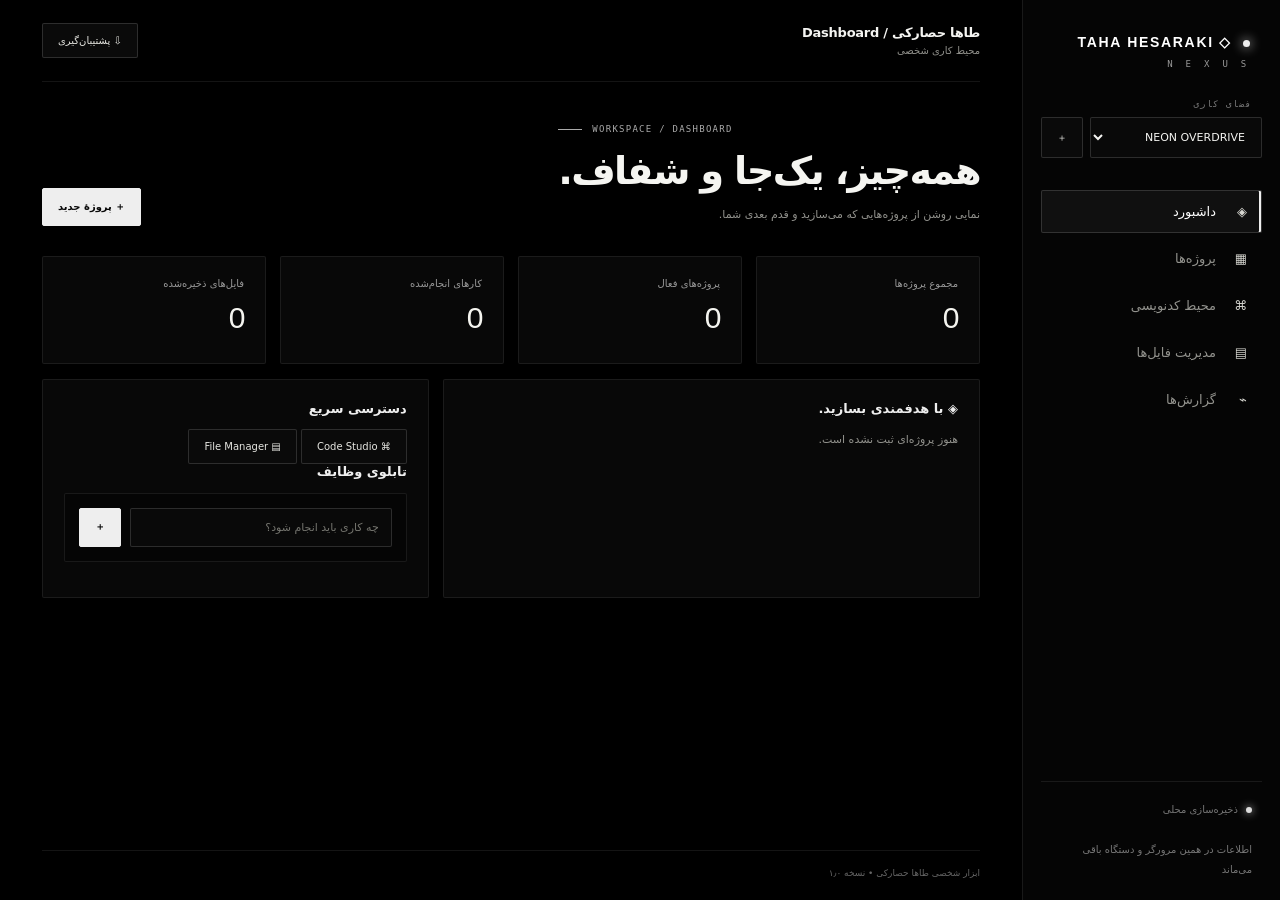
==== commit 7f0cfa0e: "Show actionable workspace startup errors" ====
--- a/tools/index.html
+++ b/tools/index.html
@@ -153,7 +153,7 @@
 document.addEventListener("submit",async e=>{e.preventDefault();let d=new FormData(e.target);if(e.target.id==="projectform")await put("projects",{id:uid(),workspaceId:wid,name:String(d.get("name")).trim(),description:String(d.get("description")||""),status:"active",progress:0,createdAt:new Date().toISOString()});if(e.target.id==="taskform")await put("tasks",{id:uid(),workspaceId:wid,title:String(d.get("title")).trim(),done:false,createdAt:new Date().toISOString()});if(e.target.id==="fileform"){let name=String(d.get("name")).trim();await put("files",{id:uid(),workspaceId:wid,name:name.includes(".")?name:name+".txt",content:String(d.get("content")||""),createdAt:new Date().toISOString()})}render()});
 document.addEventListener("change",async e=>{let n=e.target;if(n.id==="workspace"){wid=n.value;localStorage.setItem("nx-workspace",wid);render()}if(n.dataset.task){let x=(await all("tasks")).find(x=>x.id===n.dataset.task);if(x){x.done=n.checked;await put("tasks",x);render()}}if(n.dataset.status){let x=(await all("projects")).find(x=>x.id===n.dataset.status);if(x){x.status=n.value;if(n.value==="completed")x.progress=100;await put("projects",x);render()}}});
 $("#backup").onclick=backup;$("#newws").onclick=async()=>{let name=prompt("نام فضای کاری");if(name?.trim()){let x=await put("workspaces",{id:uid(),name:name.trim()});wid=x.id;await initWorkspaces();render()}};$("#importer").onchange=async e=>{let f=e.target.files[0];if(!f)return;try{let txt=await f.text();if(e.target.dataset.mode==="restore"){let p=JSON.parse(txt);if(p.format!=="nexoria-nexus-backup")throw Error("فایل پشتیبان معتبر نیست");for(let t of TABLES)for(let x of p.data[t]||[])await put(t,x)}else await put("files",{id:uid(),workspaceId:wid,name:f.name,content:txt});notify("فایل با موفقیت وارد شد");render()}catch(err){notify(err.message)}e.target.value=""};document.addEventListener("input",e=>{if(e.target.id==="editor"){code=e.target.value;sessionStorage.setItem("nx-code",code)}});
-(async()=>{await initWorkspaces();await render()})().catch(e=>{$("#view").textContent="TAHA HESARAKI could not initialize. Reload the page.";console.error(e)});
+(async()=>{await initWorkspaces();await render()})().catch(e=>{$("#view").innerHTML=`<div class="panel"><h3>فضای کاری بارگذاری نشد</h3><p class="hint">راه‌اندازی ابزارها با خطا روبه‌رو شد. صفحه را دوباره بارگذاری کن.</p><p class="hint" style="margin-top:8px">جزئیات: ${esc(e?.message||"خطای ناشناخته")}</p></div>`;console.error("Workspace initialization failed:",e)});
 </script>
 
 
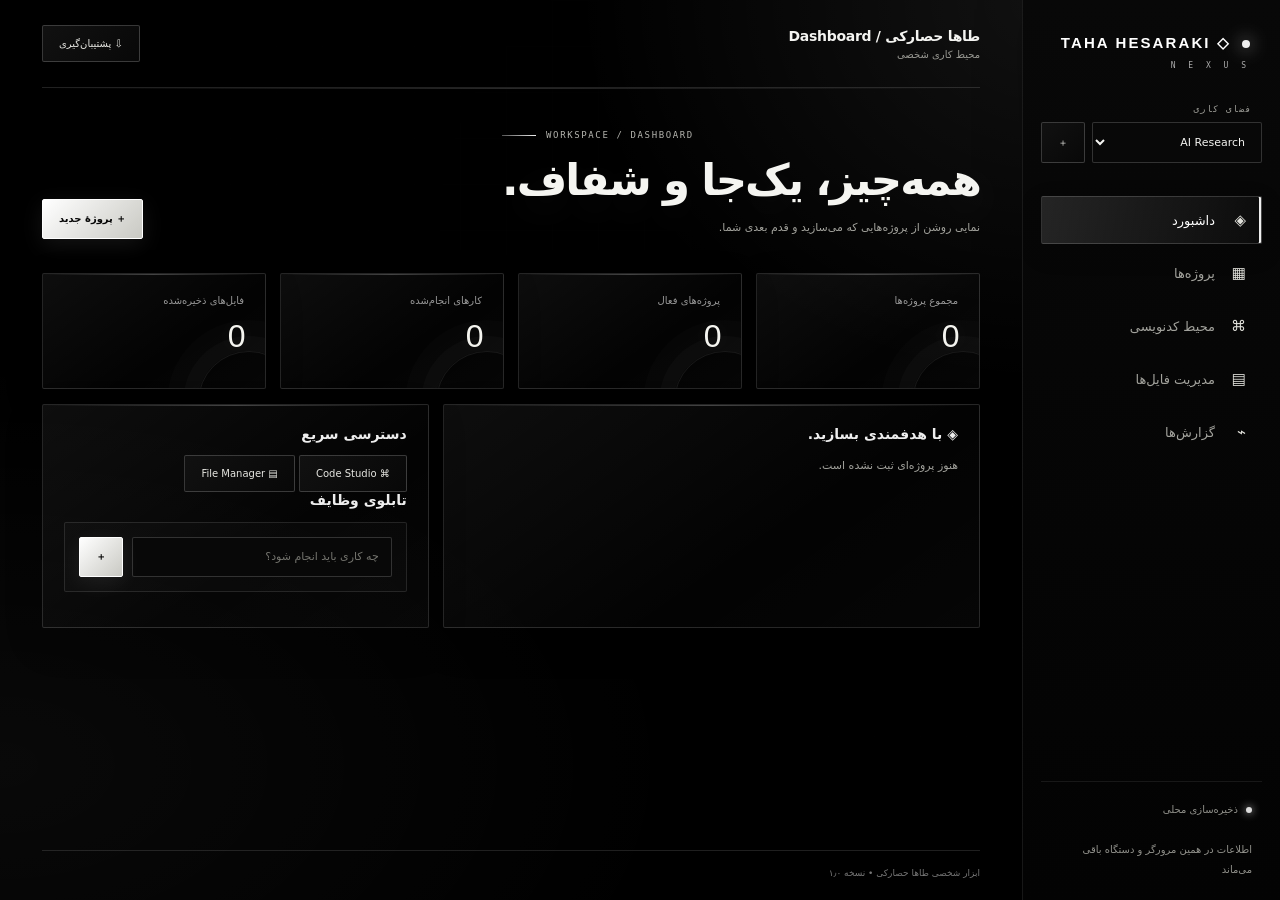
==== commit f3e97c9f: "Give workspace a layered cinematic black interface" ====
--- a/tools/index.html
+++ b/tools/index.html
@@ -118,6 +118,71 @@
  .head h1{font-size:27px}
 }
 @media(prefers-reduced-motion:reduce){*,*:before,*:after{animation-duration:.01ms!important;animation-iteration-count:1!important;transition-duration:.01ms!important;scroll-behavior:auto!important}}
+
+/* Workspace visual language */
+body{background:#000;background-image:radial-gradient(ellipse at 82% 0%,rgba(255,255,255,.07),transparent 32%),radial-gradient(ellipse at 0% 85%,rgba(255,255,255,.035),transparent 38%)}
+.shell{background:transparent;position:relative}
+.shell:before{content:"";position:fixed;inset:0;z-index:0;pointer-events:none;opacity:.17;background-image:linear-gradient(rgba(255,255,255,.045) 1px,transparent 1px),linear-gradient(90deg,rgba(255,255,255,.045) 1px,transparent 1px);background-size:46px 46px;mask-image:radial-gradient(ellipse at 70% 25%,#000,transparent 72%)}
+.side{position:relative;z-index:1;background:linear-gradient(180deg,#080808,#030303);border-left-color:rgba(255,255,255,.12);box-shadow:12px 0 55px rgba(0,0,0,.25)}
+.brand{font-size:15px;letter-spacing:.14em;padding-bottom:34px}
+.brand:before{width:8px;height:8px;box-shadow:0 0 18px rgba(255,255,255,.8)}
+.brand small{font-size:8px;letter-spacing:.5em;color:#aaa}
+.side label{color:#9b9b95}
+.nav{border-color:transparent;padding:14px 15px;margin:5px 0;color:#a2a29c}
+.nav i{color:#e2e2dc;font-size:15px}
+.nav:hover{background:linear-gradient(90deg,rgba(255,255,255,.08),rgba(255,255,255,.015));border-color:rgba(255,255,255,.08)}
+.nav.active{background:linear-gradient(100deg,rgba(255,255,255,.12),rgba(255,255,255,.025));border-color:rgba(255,255,255,.16);box-shadow:inset -2px 0 #eee,0 8px 24px rgba(0,0,0,.2)}
+.bottom{color:#92928c}
+main{position:relative;z-index:1;background:transparent}
+.top{height:88px;border-bottom-color:rgba(255,255,255,.13)}
+.top b{font-size:14px}
+.top small{color:#9a9a94}
+.btn,.primary,.secondary,.danger{border-radius:2px;padding:12px 16px}
+.btn{background:linear-gradient(135deg,#111,#080808);border-color:rgba(255,255,255,.19)}
+.btn:hover,.secondary:hover{background:#171717;border-color:rgba(255,255,255,.42)}
+.primary{background:linear-gradient(135deg,#fff,#c9c9c3);border-color:#fff;color:#050505;box-shadow:0 6px 22px rgba(255,255,255,.08)}
+.view{position:relative}
+.view:before{content:"";position:absolute;top:0;left:0;right:0;height:1px;background:linear-gradient(90deg,transparent,rgba(255,255,255,.16),transparent)}
+.head{margin-bottom:34px}
+.kicker{color:#b4b4ae;letter-spacing:.18em}
+.kicker:before{background:linear-gradient(90deg,#555,#eee);width:34px}
+.head h1{font-size:clamp(32px,3.4vw,46px);text-shadow:0 10px 35px rgba(255,255,255,.06)}
+.head p,.hint{color:#a2a29c}
+.stat,.panel,.card{background:linear-gradient(145deg,rgba(255,255,255,.055),rgba(255,255,255,.012) 62%,rgba(255,255,255,.025));border-color:rgba(255,255,255,.13);box-shadow:0 14px 38px rgba(0,0,0,.18)}
+.stat{position:relative;overflow:hidden;min-height:116px}
+.stat:before,.panel:before,.card:before{content:"";position:absolute;top:0;right:0;left:0;height:1px;background:linear-gradient(90deg,transparent,rgba(255,255,255,.24),transparent)}
+.stat:after{content:"";position:absolute;width:100px;height:100px;right:-35px;bottom:-65px;border:1px solid rgba(255,255,255,.08);border-radius:50%;box-shadow:0 0 0 15px rgba(255,255,255,.018),0 0 0 31px rgba(255,255,255,.012)}
+.num{font-size:32px;text-shadow:0 0 22px rgba(255,255,255,.1)}
+.panel{position:relative;overflow:hidden}
+.panel h3{font-size:14px}
+.row{border-color:rgba(255,255,255,.1)}
+.track{height:4px;background:#252525}
+.fill{background:linear-gradient(90deg,#858580,#fff);box-shadow:0 0 12px rgba(255,255,255,.25)}
+.form{background:rgba(255,255,255,.018);border-color:rgba(255,255,255,.11)}
+.field,.side select{background:#080808;border-color:rgba(255,255,255,.17);border-radius:2px}
+.field:focus,.side select:focus{border-color:rgba(255,255,255,.55);box-shadow:0 0 0 3px rgba(255,255,255,.035)}
+.cards{gap:17px}
+.card{position:relative;overflow:hidden;min-height:175px}
+.card:hover{background:linear-gradient(145deg,rgba(255,255,255,.09),rgba(255,255,255,.02));border-color:rgba(255,255,255,.32);transform:translateY(-2px)}
+.card h3{font-size:16px}
+.tag{background:rgba(255,255,255,.035);border-color:rgba(255,255,255,.17)}
+.task{border-color:rgba(255,255,255,.1)}
+.editor{border-color:rgba(255,255,255,.15);background:linear-gradient(145deg,#060606,#020202);box-shadow:inset 0 1px rgba(255,255,255,.025)}
+.preview{box-shadow:0 12px 35px rgba(0,0,0,.25)}
+.file{background:linear-gradient(110deg,#0c0c0c,#050505);border-color:rgba(255,255,255,.13)}
+.setting{border-color:rgba(255,255,255,.1)}
+.toast{background:linear-gradient(120deg,#171717,#080808);border-color:rgba(255,255,255,.25);box-shadow:0 15px 45px rgba(0,0,0,.55)}
+footer.hint{border-color:rgba(255,255,255,.12);color:#777}
+@media(max-width:760px){
+ .side{background:linear-gradient(180deg,#080808,#020202);box-shadow:0 12px 32px rgba(0,0,0,.3)}
+ .brand{padding-bottom:13px}
+ .nav{background:rgba(255,255,255,.018);border-color:rgba(255,255,255,.07)}
+ .nav.active{background:linear-gradient(180deg,rgba(255,255,255,.12),rgba(255,255,255,.035));box-shadow:inset 0 -2px #eee}
+ .top{height:72px}
+ .stat{min-height:100px}
+}
+@media(prefers-reduced-motion:reduce){.card,.nav,.btn{transition:none!important}}
+
 </style></head><body><div class="shell"><aside class="side"><div class="brand">◇ TAHA HESARAKI<small>N E X U S</small></div><label>فضای کاری</label><div class="form"><select id="workspace" class="field"></select><button class="btn" id="newws">＋</button></div><nav><button class="nav active" data-page="dashboard"><i>◈</i>داشبورد</button><button class="nav" data-page="projects"><i>▦</i>پروژه‌ها</button><button class="nav" data-page="studio"><i>⌘</i>محیط کدنویسی</button><button class="nav" data-page="files"><i>▤</i>مدیریت فایل‌ها</button><button class="nav" data-page="analytics"><i>⌁</i>گزارش‌ها</button></nav><div class="bottom"><span class="dot"></span>ذخیره‌سازی محلی<br><br>اطلاعات در همین مرورگر و دستگاه باقی می‌ماند</div></aside><main><header class="top"><div><b>طاها حصارکی / <span id="section">داشبورد</span></b><small>محیط کاری شخصی</small></div><div class="actions"><button class="btn" id="backup">⇩ پشتیبان‌گیری</button></div></header><section class="view" id="view">Loading TAHA HESARAKI…</section><footer class="hint">ابزار شخصی طاها حصارکی • نسخه ۱٫۰</footer></main></div><div id="toast"></div><input id="importer" type="file" accept=".json,.txt,.md,.csv" hidden>
 <script>
 /* Embedded database.js: IndexedDB with localStorage fallback */
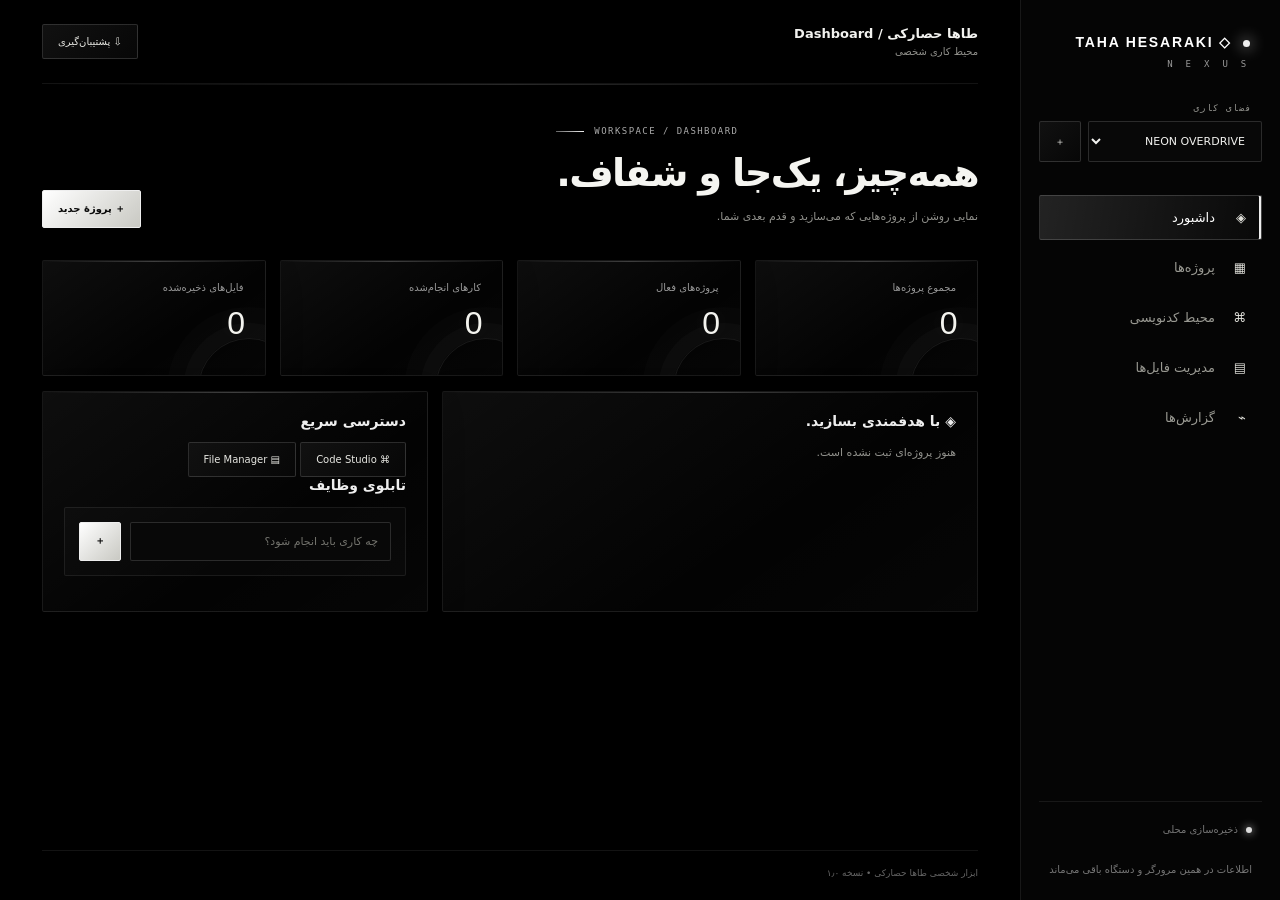
==== commit 7371a900: "Rebuild workspace visual system in black and silver" ====
--- a/tools/index.html
+++ b/tools/index.html
@@ -1,187 +1,18 @@
 <!doctype html><html lang="fa" dir="rtl"><head><meta charset="utf-8"><meta name="viewport" content="width=device-width,initial-scale=1"><meta name="theme-color" content="#000000"><title>TAHA HESARAKI WORKSPACE</title>
 <link rel="icon" href="data:image/svg+xml,%3Csvg xmlns='http://www.w3.org/2000/svg' viewBox='0 0 96 96'%3E%3Crect width='96' height='96' rx='24' fill='%23101827'/%3E%3Cpath d='M48 12 80 30v36L48 84 16 66V30z' fill='none' stroke='%2358def5' stroke-width='5'/%3E%3C/svg%3E">
-<style>:root{
-  color-scheme:dark;
-  --bg:#000;
-  --surface:#080808;
-  --surface-2:#0d0d0d;
-  --line:rgba(255,255,255,.14);
-  --line-soft:rgba(255,255,255,.08);
-  --text:#f4f4f1;
-  --muted:#92928d;
-  --silver:#deded8;
-  font-family:"Vazirmatn","Tahoma",system-ui,sans-serif;
-}
-*{box-sizing:border-box}
-html{background:#000;color-scheme:dark;scroll-behavior:smooth}
-body{margin:0;min-height:100vh;background:#000;color:var(--text);font-size:13px;overflow-x:hidden}
-button,input,textarea,select{font:inherit;color:inherit}
-button{cursor:pointer}
-.shell{display:flex;min-height:100vh;max-width:1920px;margin:auto;background:#000}
-.side{width:258px;flex:0 0 258px;display:flex;flex-direction:column;padding:30px 18px 20px;background:#050505;border-left:1px solid var(--line-soft)}
-.brand{padding:4px 12px 30px;font:700 14px "Space Grotesk",Arial,sans-serif;letter-spacing:.12em;color:#fff}
-.brand:before{content:"";display:inline-block;width:7px;height:7px;margin-left:11px;border-radius:50%;background:#eee;box-shadow:0 0 12px #fff}
-.brand small{display:block;margin-top:9px;color:#999;font:9px "Space Mono",monospace;letter-spacing:.42em}
-.side label{display:block;margin:0 10px 8px;color:#777;font:9px "Space Mono",monospace;letter-spacing:.12em}
-.side .form{display:flex;gap:7px;margin:0 0 28px;padding:0;background:transparent;border:0}
-.side select,.field{min-width:0;background:#090909;border:1px solid var(--line);border-radius:2px;color:var(--text);padding:12px;outline:none;transition:border-color .2s,background .2s}
-.side select:focus,.field:focus{border-color:rgba(255,255,255,.55);background:#0d0d0d}
-.nav{position:relative;display:flex;align-items:center;gap:13px;width:100%;margin:4px 0;padding:13px 14px;border:1px solid transparent;border-radius:2px;background:transparent;color:#92928d;text-align:right;transition:color .18s,background .18s,border-color .18s}
-.nav:hover{color:#fff;background:#101010}
-.nav.active{color:#fff;background:#101010;border-color:rgba(255,255,255,.14);box-shadow:inset -2px 0 #eee}
-.nav i{width:18px;color:#d8d8d2;font-style:normal}
-.bottom{margin-top:auto;padding:18px 10px 0;border-top:1px solid var(--line-soft);color:#777;font-size:10px;line-height:2}
-.dot{display:inline-block;width:6px;height:6px;margin-left:8px;border-radius:50%;background:#ddd;box-shadow:0 0 8px #ddd}
-main{display:flex;flex:1;min-width:0;min-height:100vh;flex-direction:column;padding:0 42px;background:#000}
-.top{position:relative;display:flex;align-items:center;justify-content:space-between;gap:16px;height:82px;border-bottom:1px solid var(--line-soft)}
-.top b{font-size:13px;font-weight:600;letter-spacing:-.02em}
-.top small{display:block;margin-top:5px;color:var(--muted);font-size:10px}
-.actions{display:flex;align-items:center;gap:8px}
-.btn,.primary,.secondary,.danger{border:1px solid var(--line);border-radius:2px;padding:11px 15px;background:#0a0a0a;color:#e7e7e2;font-size:10px;transition:background .18s,border-color .18s,color .18s,transform .18s}
-.btn:hover,.secondary:hover{border-color:rgba(255,255,255,.45);background:#151515;color:#fff}
-.primary{border-color:#eee;background:#eee;color:#080808;font-weight:700}
-.primary:hover{border-color:#fff;background:#fff;transform:translateY(-1px)}
-.danger{border-color:rgba(210,135,135,.3);color:#d9a3a3}
-.danger:hover{border-color:#d9a3a3;background:#180d0d}
-.view{width:100%;max-width:1480px;flex:1;margin:0 auto;padding:42px 0 36px;animation:enter .28s ease-out}
-@keyframes enter{from{opacity:.65;transform:translateY(5px)}to{opacity:1;transform:none}}
-.head{display:flex;align-items:end;justify-content:space-between;gap:16px;margin-bottom:30px}
-.kicker{display:flex;align-items:center;gap:10px;color:#aaa;font:9px "Space Mono",monospace;letter-spacing:.14em;direction:ltr}
-.kicker:before{content:"";width:24px;height:1px;background:#aaa}
-.head h1{margin:12px 0 8px;color:#f5f5f1;font-size:clamp(28px,3vw,40px);line-height:1.3;letter-spacing:-.045em}
-.head p,.hint{margin:0;color:var(--muted);font-size:11px;line-height:2}
-.grid{display:grid;gap:14px}
-.stats{grid-template-columns:repeat(4,minmax(0,1fr));margin-bottom:15px}
-.stat,.panel,.card{min-width:0;padding:21px;border:1px solid var(--line-soft);border-radius:2px;background:#080808}
-.stat{min-height:108px;color:#999;font-size:10px}
-.num{display:block;margin-top:12px;color:#f4f4ef;font:500 30px "Space Grotesk",Arial,sans-serif;letter-spacing:-.05em}
-.dash{grid-template-columns:1.25fr .9fr}
-.panel h3{margin:0 0 13px;color:#eee;font-size:13px;font-weight:600}
-.row{display:flex;align-items:center;gap:12px;padding:14px 0;border-top:1px solid var(--line-soft)}
-.row strong,.row small{display:block}
-.row strong{color:#eee;font-size:11px}
-.row small{margin-top:4px;color:#858580;font-size:9px}
-.grow{flex:1;min-width:0}
-.track{height:3px;overflow:hidden;background:#252525}
-.fill{height:100%;background:#ddd}
-.form{display:flex;flex-wrap:wrap;gap:9px;margin:14px 0;padding:14px;border:1px solid var(--line-soft);border-radius:2px;background:#050505}
-.form .field{flex:1;min-width:150px}
-.field{width:100%;font-size:11px}
-.field::placeholder{color:#74746e}
-.cards{grid-template-columns:repeat(2,minmax(0,1fr));gap:14px}
-.card{padding:22px;transition:border-color .2s,background .2s}
-.card:hover{border-color:rgba(255,255,255,.25);background:#0c0c0c}
-.card h3{margin:12px 0 8px;color:#f2f2ed;font-size:15px}
-.card .hint{margin:8px 0 16px}
-.tag{display:inline-block;padding:5px 8px;border:1px solid var(--line);color:#c9c9c2;font:9px "Space Mono",monospace;letter-spacing:.08em}
-.task{display:flex;align-items:center;gap:10px;padding:12px 0;border-top:1px solid var(--line-soft);color:#d4d4ce;font-size:11px}
-.task input{width:15px;height:15px;accent-color:#ddd}
-.task.done span{color:#777;text-decoration:line-through}
-.editorgrid{grid-template-columns:1fr 1fr;gap:14px}
-.editor{width:100%;min-height:430px;padding:18px;border:1px solid var(--line-soft);border-radius:0;outline:none;resize:vertical;background:#030303;color:#ddd;font:11px/1.85 "Space Mono",monospace;caret-color:#fff}
-.editor:focus{border-color:rgba(255,255,255,.4)}
-.preview{width:100%;min-height:430px;border:1px solid var(--line-soft);background:#fff}
-.file{display:flex;align-items:center;gap:12px;margin-top:9px;padding:13px;border:1px solid var(--line-soft);background:#060606}
-.file .grow{overflow:hidden}
-.file b{color:#eee;font-size:11px}
-.file small{display:block;margin-top:4px;color:#858580;font-size:9px}
-.setting{display:flex;align-items:center;justify-content:space-between;gap:12px;padding:15px 0;border-top:1px solid var(--line-soft);color:#ddd;font-size:11px}
-.toast{position:fixed;z-index:50;bottom:20px;left:20px;max-width:calc(100vw - 40px);padding:13px 17px;border:1px solid rgba(255,255,255,.22);border-radius:2px;background:#111;color:#fff;font-size:11px;box-shadow:0 12px 35px #000}
-footer.hint{padding:13px 0 18px;border-top:1px solid var(--line-soft);color:#666;font-size:9px}
-html[dir=rtl]{font-family:"Vazirmatn","Tahoma",system-ui,sans-serif}
-html[dir=rtl] .side{border-left:1px solid var(--line-soft);border-right:0}
-html[dir=rtl] .nav{text-align:right}
-html[dir=rtl] .toast{right:auto;left:20px}
+<style>
+
+:root{color-scheme:dark;--line:rgba(255,255,255,.14);--soft:rgba(255,255,255,.075);--text:#f2f2ef;--muted:#92928d;font-family:"Vazirmatn","Tahoma",system-ui,sans-serif}*{box-sizing:border-box}html{background:#000!important;color-scheme:dark;scroll-behavior:smooth}body{margin:0;min-height:100vh;background:#000!important;color:var(--text);font-size:13px;overflow-x:hidden}button,input,textarea,select{font:inherit;color:inherit}button{cursor:pointer}body:before{content:"";position:fixed;inset:0;z-index:-1;pointer-events:none;background:radial-gradient(ellipse at 75% 0%,rgba(255,255,255,.045),transparent 32%),radial-gradient(ellipse at 5% 85%,rgba(255,255,255,.025),transparent 36%),#000}
+.shell{display:flex;min-height:100vh;max-width:1920px;margin:auto;background:transparent}.side{width:260px;flex:0 0 260px;display:flex;flex-direction:column;padding:30px 18px 20px;background:#050505;border-left:1px solid var(--soft)}.brand{padding:4px 12px 34px;color:#fff;font:700 14px "Space Grotesk",Arial,sans-serif;letter-spacing:.13em}.brand:before{content:"";display:inline-block;width:7px;height:7px;margin-left:11px;border-radius:50%;background:#eee;box-shadow:0 0 15px #fff}.brand small{display:block;margin-top:9px;color:#999;font:9px "Space Mono",monospace;letter-spacing:.42em}.side label{display:block;margin:0 10px 8px;color:#92928d;font:9px "Space Mono",monospace;letter-spacing:.12em}.side .form{display:flex;gap:7px;margin:0 0 28px;padding:0;background:transparent;border:0}.side select,.field{min-width:0;background:#080808;border:1px solid var(--line);border-radius:2px;color:var(--text);padding:12px;outline:none;transition:border-color .2s,background .2s}.side select:focus,.field:focus{border-color:rgba(255,255,255,.55);background:#0d0d0d;box-shadow:0 0 0 3px rgba(255,255,255,.025)}.nav{position:relative;display:flex;align-items:center;gap:13px;width:100%;margin:5px 0;padding:14px 15px;border:1px solid transparent;border-radius:2px;background:transparent;color:#999992;text-align:right;transition:color .2s,background .2s,border-color .2s}.nav:hover{color:#fff;background:#101010;border-color:rgba(255,255,255,.08)}.nav.active{color:#fff;background:linear-gradient(100deg,rgba(255,255,255,.12),rgba(255,255,255,.02));border-color:rgba(255,255,255,.16);box-shadow:inset -2px 0 #eee}.nav i{width:18px;color:#e2e2dc;font-style:normal}.bottom{margin-top:auto;padding:18px 10px 0;border-top:1px solid var(--soft);color:#777;font-size:10px;line-height:2}.dot{display:inline-block;width:6px;height:6px;margin-left:8px;border-radius:50%;background:#ddd;box-shadow:0 0 8px #ddd}
+main{display:flex;flex:1;min-width:0;min-height:100vh;flex-direction:column;padding:0 42px;position:relative;background:transparent}.top{display:flex;align-items:center;justify-content:space-between;gap:16px;height:84px;border-bottom:1px solid var(--soft)}.top b{font-size:13px;font-weight:600}.top small{display:block;margin-top:5px;color:var(--muted);font-size:10px}.actions{display:flex;align-items:center;gap:8px}.btn,.primary,.secondary,.danger{border:1px solid var(--line);border-radius:2px;padding:11px 15px;background:linear-gradient(135deg,#111,#070707);color:#e7e7e2;font-size:10px;transition:background .2s,border-color .2s,color .2s,transform .2s}.btn:hover,.secondary:hover{border-color:rgba(255,255,255,.45);background:#151515;color:#fff}.primary{border-color:#eee;background:linear-gradient(135deg,#fff,#c9c9c3);color:#080808;font-weight:700}.primary:hover{border-color:#fff;background:#fff;transform:translateY(-1px)}.danger{border-color:rgba(210,135,135,.3);color:#d9a3a3}.danger:hover{border-color:#d9a3a3;background:#180d0d}
+.view{width:100%;max-width:1480px;flex:1;margin:0 auto;padding:42px 0 36px;animation:enter .28s ease-out;position:relative}.view:before{content:"";position:absolute;top:0;left:0;right:0;height:1px;background:linear-gradient(90deg,transparent,rgba(255,255,255,.16),transparent)}@keyframes enter{from{opacity:.65;transform:translateY(5px)}to{opacity:1;transform:none}}.head{display:flex;align-items:end;justify-content:space-between;gap:16px;margin-bottom:32px}.kicker{display:flex;align-items:center;gap:10px;color:#aaa;font:9px "Space Mono",monospace;letter-spacing:.16em;direction:ltr}.kicker:before{content:"";width:28px;height:1px;background:linear-gradient(90deg,#666,#eee)}.head h1{margin:12px 0 8px;color:#f5f5f1;font-size:clamp(28px,3vw,42px);line-height:1.3;letter-spacing:-.045em}.head p,.hint{margin:0;color:var(--muted);font-size:11px;line-height:2}
+.grid{display:grid;gap:14px}.stats{grid-template-columns:repeat(4,minmax(0,1fr));margin-bottom:15px}.stat,.panel,.card{position:relative;min-width:0;padding:21px;border:1px solid var(--soft);border-radius:2px;background:linear-gradient(145deg,rgba(255,255,255,.055),rgba(255,255,255,.012) 62%,rgba(255,255,255,.025));box-shadow:0 14px 38px rgba(0,0,0,.18);overflow:hidden}.stat:before,.panel:before,.card:before{content:"";position:absolute;top:0;left:0;right:0;height:1px;background:linear-gradient(90deg,transparent,rgba(255,255,255,.22),transparent)}.stat{min-height:116px;color:#999;font-size:10px}.stat:after{content:"";position:absolute;width:100px;height:100px;right:-35px;bottom:-65px;border:1px solid rgba(255,255,255,.08);border-radius:50%;box-shadow:0 0 0 15px rgba(255,255,255,.018),0 0 0 31px rgba(255,255,255,.012)}.num{display:block;margin-top:12px;color:#f4f4ef;font:500 32px "Space Grotesk",Arial,sans-serif;letter-spacing:-.05em;text-shadow:0 0 22px rgba(255,255,255,.1)}.dash{grid-template-columns:1.25fr .9fr}.panel h3{margin:0 0 13px;color:#eee;font-size:14px;font-weight:600}.row{display:flex;align-items:center;gap:12px;padding:14px 0;border-top:1px solid rgba(255,255,255,.1)}.row strong,.row small{display:block}.row strong{color:#eee;font-size:11px}.row small{margin-top:4px;color:#858580;font-size:9px}.grow{flex:1;min-width:0}.track{height:4px;overflow:hidden;background:#252525}.fill{height:100%;background:linear-gradient(90deg,#858580,#fff);box-shadow:0 0 12px rgba(255,255,255,.25)}.form{display:flex;flex-wrap:wrap;gap:9px;margin:14px 0;padding:14px;border:1px solid var(--soft);border-radius:2px;background:rgba(255,255,255,.018)}.form .field{flex:1;min-width:150px}.field{width:100%;font-size:11px}.field::placeholder{color:#74746e}.cards{grid-template-columns:repeat(2,minmax(0,1fr));gap:15px}.card{padding:22px;transition:border-color .2s,background .2s,transform .2s}.card:hover{border-color:rgba(255,255,255,.3);background:linear-gradient(145deg,rgba(255,255,255,.09),rgba(255,255,255,.02));transform:translateY(-2px)}.card h3{margin:12px 0 8px;color:#f2f2ed;font-size:16px}.card .hint{margin:8px 0 16px}.tag{display:inline-block;padding:5px 8px;border:1px solid var(--line);background:rgba(255,255,255,.035);color:#c9c9c2;font:9px "Space Mono",monospace;letter-spacing:.08em}.task{display:flex;align-items:center;gap:10px;padding:12px 0;border-top:1px solid var(--soft);color:#d4d4ce;font-size:11px}.task input{width:15px;height:15px;accent-color:#ddd}.task.done span{color:#777;text-decoration:line-through}
+.editorgrid{grid-template-columns:1fr 1fr;gap:14px}.editor{width:100%;min-height:430px;padding:18px;border:1px solid rgba(255,255,255,.15);outline:none;resize:vertical;background:linear-gradient(145deg,#060606,#020202);color:#ddd;font:11px/1.85 "Space Mono",monospace;caret-color:#fff}.editor:focus{border-color:rgba(255,255,255,.4)}.preview{width:100%;min-height:430px;border:1px solid var(--line);background:#fff;box-shadow:0 12px 35px rgba(0,0,0,.25)}.file{display:flex;align-items:center;gap:12px;margin-top:9px;padding:13px;border:1px solid rgba(255,255,255,.13);background:linear-gradient(110deg,#0c0c0c,#050505)}.file .grow{overflow:hidden}.file b{color:#eee;font-size:11px}.file small{display:block;margin-top:4px;color:#858580;font-size:9px}.setting{display:flex;align-items:center;justify-content:space-between;gap:12px;padding:15px 0;border-top:1px solid var(--soft);color:#ddd;font-size:11px}.toast{position:fixed;z-index:50;bottom:20px;left:20px;max-width:calc(100vw - 40px);padding:13px 17px;border:1px solid rgba(255,255,255,.22);background:linear-gradient(120deg,#171717,#080808);color:#fff;font-size:11px;box-shadow:0 15px 45px rgba(0,0,0,.55)}footer.hint{padding:13px 0 18px;border-top:1px solid var(--soft);color:#666;font-size:9px}
+html[dir=rtl]{font-family:"Vazirmatn","Tahoma",system-ui,sans-serif}html[dir=rtl] .side{border-left:1px solid var(--soft);border-right:0}html[dir=rtl] .nav{text-align:right}html[dir=rtl] .toast{right:auto;left:20px}
 @media(max-width:1000px){.side{width:225px;flex-basis:225px}main{padding:0 25px}.dash{grid-template-columns:1fr 1fr}}
-@media(max-width:760px){
- .shell{display:block}
- .side{display:block;width:auto;min-height:0;padding:15px 14px 10px;border:0;border-bottom:1px solid var(--line-soft);background:#030303}
- .brand{padding:0 5px 12px;font-size:12px}.brand small{display:inline-block;margin:0 10px 0 0}
- .side label,.bottom,.side .form{display:none}
- .side nav{display:flex;gap:5px;overflow-x:auto;margin:0;padding-bottom:3px;scrollbar-width:none}
- .side nav::-webkit-scrollbar{display:none}
- .nav{flex:0 0 auto;width:auto;margin:0;padding:10px 12px;font-size:10px;white-space:nowrap}
- .nav.active{box-shadow:inset 0 -2px #eee}
- main{min-height:calc(100vh - 110px);padding:0 16px}
- .top{height:66px}.view{padding:28px 0}
- .head{align-items:flex-start;flex-direction:column;gap:12px}
- .stats{grid-template-columns:repeat(2,minmax(0,1fr));gap:9px}
- .stat{min-height:92px;padding:15px}.num{font-size:26px}
- .dash,.editorgrid,.cards{grid-template-columns:1fr}
- .editor,.preview{min-height:310px}
- .panel,.card{padding:17px}
-}
-@media(max-width:420px){
- main{padding:0 12px}.nav{gap:8px;padding:9px 10px;font-size:9px}
- .actions .btn{padding:9px 10px;font-size:9px}
- .stats{gap:8px}.stat{padding:13px}.num{font-size:24px}
- .head h1{font-size:27px}
-}
+@media(max-width:760px){.shell{display:block}.side{display:block;width:auto;min-height:0;padding:15px 14px 10px;border:0;border-bottom:1px solid var(--soft);background:#030303}.brand{padding:0 5px 12px;font-size:12px}.brand small{display:inline-block;margin:0 10px 0 0}.side label,.bottom,.side .form{display:none}.side nav{display:flex;gap:5px;overflow-x:auto;margin:0;padding-bottom:3px;scrollbar-width:none}.side nav::-webkit-scrollbar{display:none}.nav{flex:0 0 auto;width:auto;margin:0;padding:10px 12px;font-size:10px;white-space:nowrap}.nav.active{box-shadow:inset 0 -2px #eee}main{min-height:calc(100vh - 110px);padding:0 16px}.top{height:66px}.view{padding:28px 0}.head{align-items:flex-start;flex-direction:column;gap:12px}.stats{grid-template-columns:repeat(2,minmax(0,1fr));gap:9px}.stat{min-height:92px;padding:15px}.num{font-size:26px}.dash,.editorgrid,.cards{grid-template-columns:1fr}.editor,.preview{min-height:310px}.panel,.card{padding:17px}}
+@media(max-width:420px){main{padding:0 12px}.nav{gap:8px;padding:9px 10px;font-size:9px}.actions .btn{padding:9px 10px;font-size:9px}.stats{gap:8px}.stat{padding:13px}.num{font-size:24px}.head h1{font-size:27px}}
 @media(prefers-reduced-motion:reduce){*,*:before,*:after{animation-duration:.01ms!important;animation-iteration-count:1!important;transition-duration:.01ms!important;scroll-behavior:auto!important}}
-
-/* Workspace visual language */
-body{background:#000;background-image:radial-gradient(ellipse at 82% 0%,rgba(255,255,255,.07),transparent 32%),radial-gradient(ellipse at 0% 85%,rgba(255,255,255,.035),transparent 38%)}
-.shell{background:transparent;position:relative}
-.shell:before{content:"";position:fixed;inset:0;z-index:0;pointer-events:none;opacity:.17;background-image:linear-gradient(rgba(255,255,255,.045) 1px,transparent 1px),linear-gradient(90deg,rgba(255,255,255,.045) 1px,transparent 1px);background-size:46px 46px;mask-image:radial-gradient(ellipse at 70% 25%,#000,transparent 72%)}
-.side{position:relative;z-index:1;background:linear-gradient(180deg,#080808,#030303);border-left-color:rgba(255,255,255,.12);box-shadow:12px 0 55px rgba(0,0,0,.25)}
-.brand{font-size:15px;letter-spacing:.14em;padding-bottom:34px}
-.brand:before{width:8px;height:8px;box-shadow:0 0 18px rgba(255,255,255,.8)}
-.brand small{font-size:8px;letter-spacing:.5em;color:#aaa}
-.side label{color:#9b9b95}
-.nav{border-color:transparent;padding:14px 15px;margin:5px 0;color:#a2a29c}
-.nav i{color:#e2e2dc;font-size:15px}
-.nav:hover{background:linear-gradient(90deg,rgba(255,255,255,.08),rgba(255,255,255,.015));border-color:rgba(255,255,255,.08)}
-.nav.active{background:linear-gradient(100deg,rgba(255,255,255,.12),rgba(255,255,255,.025));border-color:rgba(255,255,255,.16);box-shadow:inset -2px 0 #eee,0 8px 24px rgba(0,0,0,.2)}
-.bottom{color:#92928c}
-main{position:relative;z-index:1;background:transparent}
-.top{height:88px;border-bottom-color:rgba(255,255,255,.13)}
-.top b{font-size:14px}
-.top small{color:#9a9a94}
-.btn,.primary,.secondary,.danger{border-radius:2px;padding:12px 16px}
-.btn{background:linear-gradient(135deg,#111,#080808);border-color:rgba(255,255,255,.19)}
-.btn:hover,.secondary:hover{background:#171717;border-color:rgba(255,255,255,.42)}
-.primary{background:linear-gradient(135deg,#fff,#c9c9c3);border-color:#fff;color:#050505;box-shadow:0 6px 22px rgba(255,255,255,.08)}
-.view{position:relative}
-.view:before{content:"";position:absolute;top:0;left:0;right:0;height:1px;background:linear-gradient(90deg,transparent,rgba(255,255,255,.16),transparent)}
-.head{margin-bottom:34px}
-.kicker{color:#b4b4ae;letter-spacing:.18em}
-.kicker:before{background:linear-gradient(90deg,#555,#eee);width:34px}
-.head h1{font-size:clamp(32px,3.4vw,46px);text-shadow:0 10px 35px rgba(255,255,255,.06)}
-.head p,.hint{color:#a2a29c}
-.stat,.panel,.card{background:linear-gradient(145deg,rgba(255,255,255,.055),rgba(255,255,255,.012) 62%,rgba(255,255,255,.025));border-color:rgba(255,255,255,.13);box-shadow:0 14px 38px rgba(0,0,0,.18)}
-.stat{position:relative;overflow:hidden;min-height:116px}
-.stat:before,.panel:before,.card:before{content:"";position:absolute;top:0;right:0;left:0;height:1px;background:linear-gradient(90deg,transparent,rgba(255,255,255,.24),transparent)}
-.stat:after{content:"";position:absolute;width:100px;height:100px;right:-35px;bottom:-65px;border:1px solid rgba(255,255,255,.08);border-radius:50%;box-shadow:0 0 0 15px rgba(255,255,255,.018),0 0 0 31px rgba(255,255,255,.012)}
-.num{font-size:32px;text-shadow:0 0 22px rgba(255,255,255,.1)}
-.panel{position:relative;overflow:hidden}
-.panel h3{font-size:14px}
-.row{border-color:rgba(255,255,255,.1)}
-.track{height:4px;background:#252525}
-.fill{background:linear-gradient(90deg,#858580,#fff);box-shadow:0 0 12px rgba(255,255,255,.25)}
-.form{background:rgba(255,255,255,.018);border-color:rgba(255,255,255,.11)}
-.field,.side select{background:#080808;border-color:rgba(255,255,255,.17);border-radius:2px}
-.field:focus,.side select:focus{border-color:rgba(255,255,255,.55);box-shadow:0 0 0 3px rgba(255,255,255,.035)}
-.cards{gap:17px}
-.card{position:relative;overflow:hidden;min-height:175px}
-.card:hover{background:linear-gradient(145deg,rgba(255,255,255,.09),rgba(255,255,255,.02));border-color:rgba(255,255,255,.32);transform:translateY(-2px)}
-.card h3{font-size:16px}
-.tag{background:rgba(255,255,255,.035);border-color:rgba(255,255,255,.17)}
-.task{border-color:rgba(255,255,255,.1)}
-.editor{border-color:rgba(255,255,255,.15);background:linear-gradient(145deg,#060606,#020202);box-shadow:inset 0 1px rgba(255,255,255,.025)}
-.preview{box-shadow:0 12px 35px rgba(0,0,0,.25)}
-.file{background:linear-gradient(110deg,#0c0c0c,#050505);border-color:rgba(255,255,255,.13)}
-.setting{border-color:rgba(255,255,255,.1)}
-.toast{background:linear-gradient(120deg,#171717,#080808);border-color:rgba(255,255,255,.25);box-shadow:0 15px 45px rgba(0,0,0,.55)}
-footer.hint{border-color:rgba(255,255,255,.12);color:#777}
-@media(max-width:760px){
- .side{background:linear-gradient(180deg,#080808,#020202);box-shadow:0 12px 32px rgba(0,0,0,.3)}
- .brand{padding-bottom:13px}
- .nav{background:rgba(255,255,255,.018);border-color:rgba(255,255,255,.07)}
- .nav.active{background:linear-gradient(180deg,rgba(255,255,255,.12),rgba(255,255,255,.035));box-shadow:inset 0 -2px #eee}
- .top{height:72px}
- .stat{min-height:100px}
-}
-@media(prefers-reduced-motion:reduce){.card,.nav,.btn{transition:none!important}}
 
 </style></head><body><div class="shell"><aside class="side"><div class="brand">◇ TAHA HESARAKI<small>N E X U S</small></div><label>فضای کاری</label><div class="form"><select id="workspace" class="field"></select><button class="btn" id="newws">＋</button></div><nav><button class="nav active" data-page="dashboard"><i>◈</i>داشبورد</button><button class="nav" data-page="projects"><i>▦</i>پروژه‌ها</button><button class="nav" data-page="studio"><i>⌘</i>محیط کدنویسی</button><button class="nav" data-page="files"><i>▤</i>مدیریت فایل‌ها</button><button class="nav" data-page="analytics"><i>⌁</i>گزارش‌ها</button></nav><div class="bottom"><span class="dot"></span>ذخیره‌سازی محلی<br><br>اطلاعات در همین مرورگر و دستگاه باقی می‌ماند</div></aside><main><header class="top"><div><b>طاها حصارکی / <span id="section">داشبورد</span></b><small>محیط کاری شخصی</small></div><div class="actions"><button class="btn" id="backup">⇩ پشتیبان‌گیری</button></div></header><section class="view" id="view">Loading TAHA HESARAKI…</section><footer class="hint">ابزار شخصی طاها حصارکی • نسخه ۱٫۰</footer></main></div><div id="toast"></div><input id="importer" type="file" accept=".json,.txt,.md,.csv" hidden>
 <script>
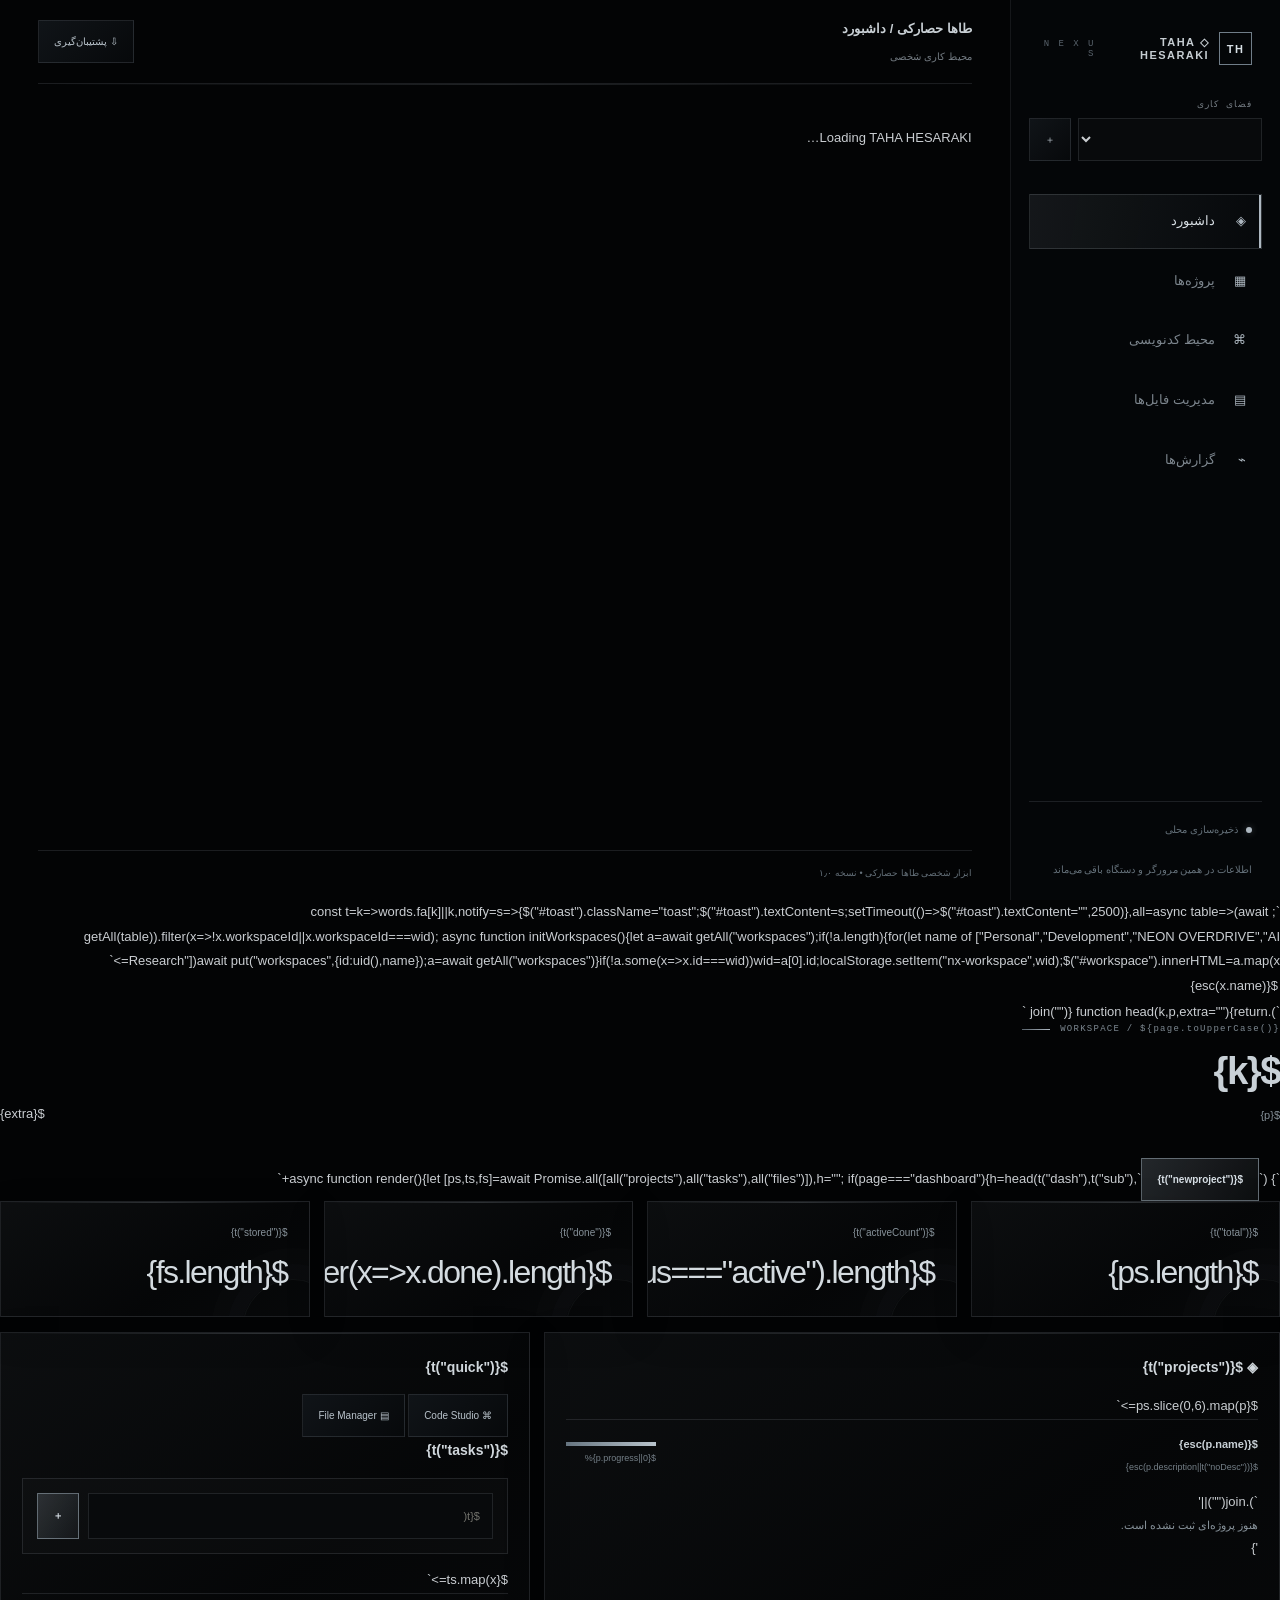
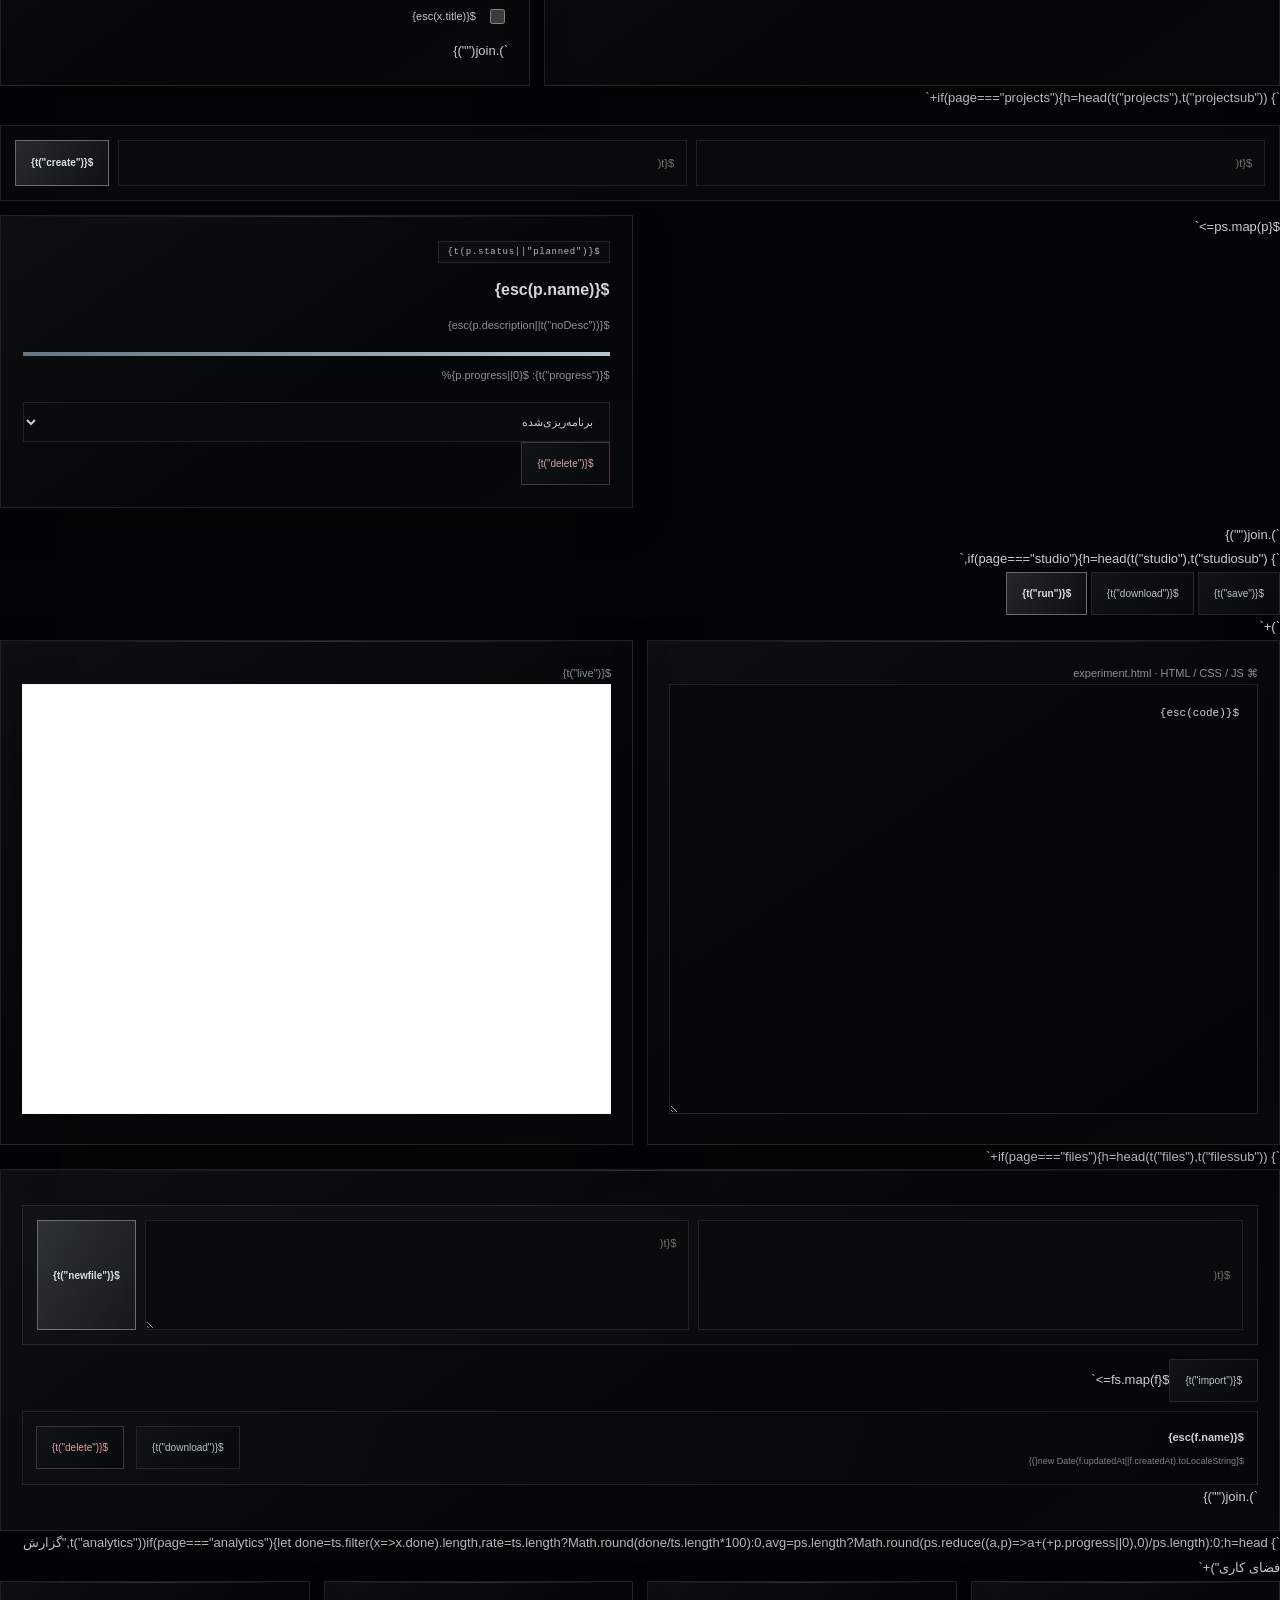
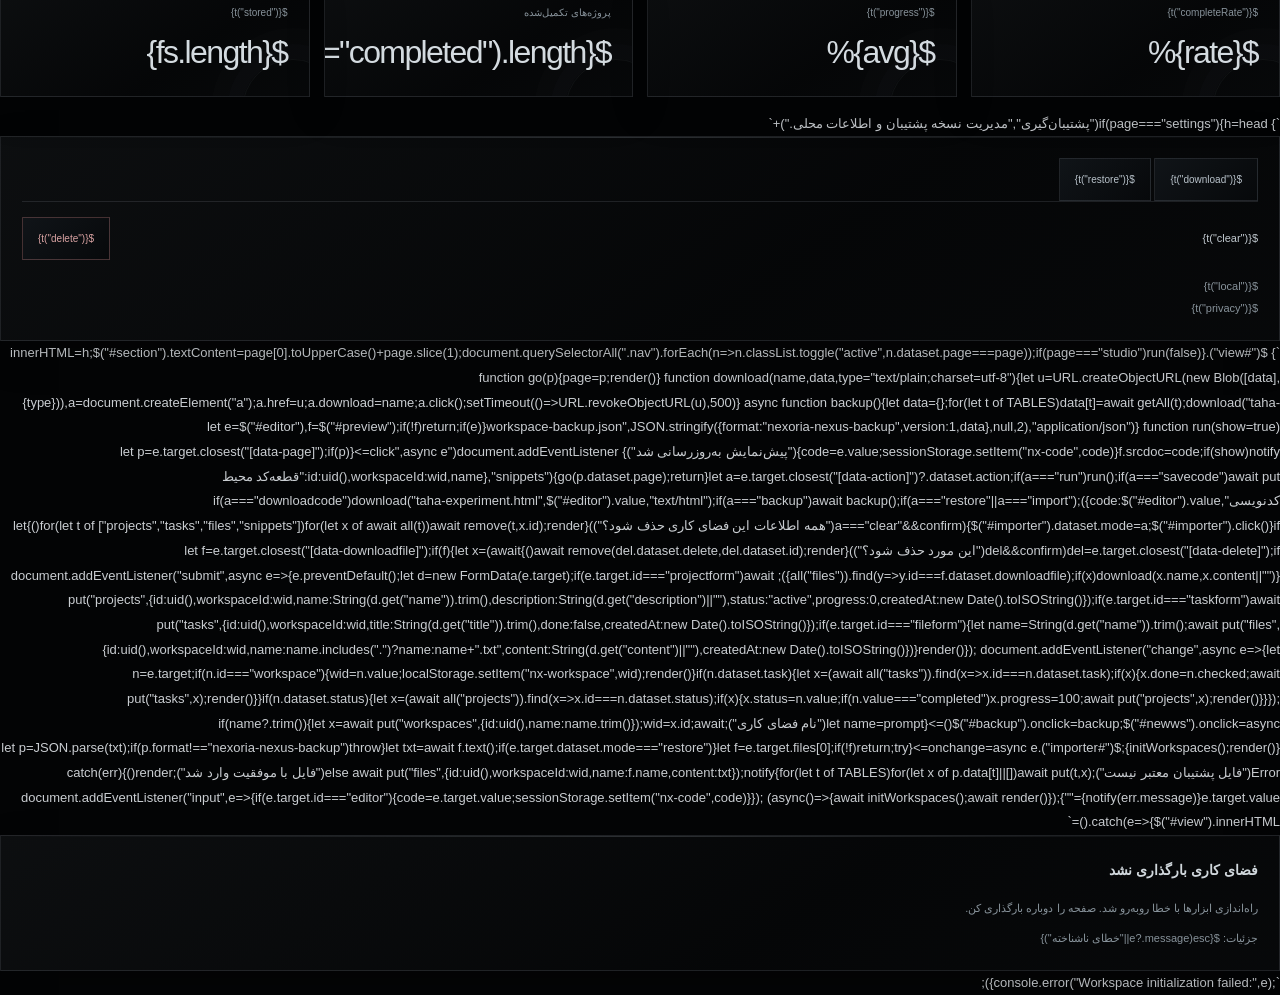
==== commit 3ad5c027: "Align personal workspace with main site visual identity" ====
--- a/tools/index.html
+++ b/tools/index.html
@@ -1,4 +1,4 @@
-<!doctype html><html lang="fa" dir="rtl"><head><meta charset="utf-8"><meta name="viewport" content="width=device-width,initial-scale=1"><meta name="theme-color" content="#000000"><title>TAHA HESARAKI WORKSPACE</title>
+<!doctype html><html lang="fa" dir="rtl"><head><meta charset="utf-8"><meta name="viewport" content="width=device-width,initial-scale=1"><meta name="theme-color" content="#030405"><title>TAHA HESARAKI WORKSPACE</title>
 <link rel="icon" href="data:image/svg+xml,%3Csvg xmlns='http://www.w3.org/2000/svg' viewBox='0 0 96 96'%3E%3Crect width='96' height='96' rx='24' fill='%23101827'/%3E%3Cpath d='M48 12 80 30v36L48 84 16 66V30z' fill='none' stroke='%2358def5' stroke-width='5'/%3E%3C/svg%3E">
 <style>
 
@@ -14,7 +14,86 @@
 @media(max-width:420px){main{padding:0 12px}.nav{gap:8px;padding:9px 10px;font-size:9px}.actions .btn{padding:9px 10px;font-size:9px}.stats{gap:8px}.stat{padding:13px}.num{font-size:24px}.head h1{font-size:27px}}
 @media(prefers-reduced-motion:reduce){*,*:before,*:after{animation-duration:.01ms!important;animation-iteration-count:1!important;transition-duration:.01ms!important;scroll-behavior:auto!important}}
 
-</style></head><body><div class="shell"><aside class="side"><div class="brand">◇ TAHA HESARAKI<small>N E X U S</small></div><label>فضای کاری</label><div class="form"><select id="workspace" class="field"></select><button class="btn" id="newws">＋</button></div><nav><button class="nav active" data-page="dashboard"><i>◈</i>داشبورد</button><button class="nav" data-page="projects"><i>▦</i>پروژه‌ها</button><button class="nav" data-page="studio"><i>⌘</i>محیط کدنویسی</button><button class="nav" data-page="files"><i>▤</i>مدیریت فایل‌ها</button><button class="nav" data-page="analytics"><i>⌁</i>گزارش‌ها</button></nav><div class="bottom"><span class="dot"></span>ذخیره‌سازی محلی<br><br>اطلاعات در همین مرورگر و دستگاه باقی می‌ماند</div></aside><main><header class="top"><div><b>طاها حصارکی / <span id="section">داشبورد</span></b><small>محیط کاری شخصی</small></div><div class="actions"><button class="btn" id="backup">⇩ پشتیبان‌گیری</button></div></header><section class="view" id="view">Loading TAHA HESARAKI…</section><footer class="hint">ابزار شخصی طاها حصارکی • نسخه ۱٫۰</footer></main></div><div id="toast"></div><input id="importer" type="file" accept=".json,.txt,.md,.csv" hidden>
+
+/* === Main-site visual language: silver / graphite workspace === */
+:root{
+ color-scheme:dark;
+ --line:rgba(190,202,212,.13);--soft:rgba(190,202,212,.09);
+ --text:#c9cdd1;--muted:#747c83;--silver:#aeb8c1;
+ font-family:Tahoma,"Segoe UI",Arial,sans-serif
+}
+html,body{background:#030405!important;color:#c9cdd1}
+body{font:400 13px/1.9 Tahoma,"Segoe UI",Arial,sans-serif}
+body:before{background:radial-gradient(ellipse at 52% 12%,rgba(137,155,171,.035),transparent 34%),#030405}
+#silver-field{position:fixed;inset:0;width:100%;height:100%;z-index:1;pointer-events:none;opacity:.72;mix-blend-mode:screen;display:block}
+.shell{position:relative;z-index:2;max-width:1920px;background:transparent}
+.side{position:sticky;top:0;height:100vh;align-self:flex-start;width:270px;flex-basis:270px;padding:28px 18px 20px;background:rgba(5,7,9,.9);border-left:1px solid var(--line);backdrop-filter:blur(18px);-webkit-backdrop-filter:blur(18px)}
+.brand{display:flex;align-items:center;gap:10px;padding:4px 10px 34px;color:#c6cdd2;font:700 11px Arial,Helvetica,sans-serif;letter-spacing:.13em}
+.brand:before{content:"TH";display:grid;place-items:center;flex:0 0 31px;width:31px;height:31px;margin:0;border:1px solid #707d88;border-radius:0;background:transparent;color:#d7dfe5;font:700 11px Arial,sans-serif;box-shadow:none}
+.brand small{display:block;margin:0 0 0 auto;color:#59636c;font:9px "Courier New",monospace;letter-spacing:.22em}
+.side label{color:#747c83;font:9px "Courier New",monospace;letter-spacing:.12em}
+.side .form{gap:7px;margin-bottom:28px}
+.side select,.field{background:#080a0c;border-color:var(--line);border-radius:0;color:#c9cdd1}
+.side select:focus,.field:focus{border-color:rgba(174,184,193,.55);background:#0b0e11;box-shadow:0 0 0 3px rgba(174,184,193,.035)}
+.nav{border-radius:0;color:#7c858d;gap:13px}
+.nav:hover{color:#d8dfe4;background:rgba(160,176,188,.045);border-color:rgba(190,202,212,.1)}
+.nav.active{color:#d8dfe4;background:linear-gradient(100deg,rgba(160,176,188,.1),rgba(160,176,188,.015));border-color:rgba(190,202,212,.16);box-shadow:inset -2px 0 #aeb8c1}
+.nav i{color:#aeb8c1}
+.bottom{border-color:var(--line);color:#65717a}
+.dot{background:#aeb8c1;box-shadow:0 0 7px rgba(174,184,193,.35)}
+main{padding:0 clamp(18px,3vw,42px);background:transparent}
+.top{height:84px;border-color:var(--line)}
+.top b{color:#c9d0d5;font-weight:600}
+.top small{color:#747c83}
+.btn,.primary,.secondary,.danger{border-radius:0;border-color:var(--line);background:linear-gradient(135deg,#101418,#07090b);color:#b8c2ca}
+.btn:hover,.secondary:hover{border-color:rgba(174,184,193,.48);background:#11171c;color:#e0e4e7}
+.primary{border-color:rgba(176,193,206,.48);background:linear-gradient(120deg,rgba(166,181,193,.2),rgba(90,104,116,.1));color:#d7dfe5}
+.primary:hover{border-color:#9eacb7;background:rgba(178,194,206,.23);color:#fff}
+.danger{border-color:rgba(210,135,135,.3);color:#d9a3a3}
+.view{max-width:1280px}
+.view:before{background:linear-gradient(90deg,transparent,rgba(190,202,212,.16),transparent)}
+.kicker{color:#7e8992;font:9px "Courier New",monospace;letter-spacing:.14em}
+.kicker:before{background:linear-gradient(90deg,#59636c,#aeb8c1)}
+.head h1{color:#c8d0d6;font-weight:750;letter-spacing:-.04em}
+.head p,.hint{color:#87929a}
+.stat,.panel,.card{border-radius:0;border-color:var(--line);background:linear-gradient(145deg,rgba(174,190,203,.055),rgba(174,190,203,.012) 62%,rgba(174,190,203,.025));box-shadow:0 14px 38px rgba(0,0,0,.2)}
+.stat:before,.panel:before,.card:before{background:linear-gradient(90deg,transparent,rgba(190,202,212,.2),transparent)}
+.stat{color:#87929a}
+.stat:after{border-color:rgba(174,190,203,.055);box-shadow:0 0 0 15px rgba(174,190,203,.012),0 0 0 31px rgba(174,190,203,.008)}
+.num{color:#d4dbe0;font-family:Arial,Helvetica,sans-serif;text-shadow:none}
+.panel h3,.card h3{color:#d0d7dc}
+.row{border-color:var(--line)}
+.row strong{color:#c9d1d7}
+.row small{color:#747f87}
+.track{background:#1a2025}
+.fill{background:linear-gradient(90deg,#667580,#b9c4cc);box-shadow:none}
+.form{border-radius:0;border-color:var(--line);background:rgba(174,190,203,.018)}
+.cards .card{transition:border-color .25s,background .25s,transform .25s}
+.card:hover{border-color:rgba(174,190,203,.32);background:linear-gradient(145deg,rgba(174,190,203,.075),rgba(174,190,203,.018));transform:translateY(-2px)}
+.tag{border-radius:0;border-color:var(--line);background:rgba(174,190,203,.025);color:#aeb8c1}
+.task{border-color:var(--line);color:#c0c8ce}
+.task input{accent-color:#aeb8c1}
+.editor{border-radius:0;border-color:rgba(190,202,212,.15);background:linear-gradient(145deg,#070a0c,#030405);color:#cbd3d9;caret-color:#dce4e9}
+.editor:focus{border-color:rgba(174,184,193,.42)}
+.preview{border-radius:0}
+.file{border-color:var(--line);background:linear-gradient(110deg,#0b0f12,#050709)}
+.file b{color:#cbd3d9}
+.file small{color:#77838c}
+.setting{border-color:var(--line);color:#c0c8ce}
+.toast{border-radius:0;border-color:rgba(190,202,212,.2);background:linear-gradient(120deg,#141a1f,#07090b);color:#e0e4e7;box-shadow:0 15px 45px rgba(0,0,0,.5)}
+footer.hint{border-color:var(--line);color:#65717a}
+@media(max-width:1000px){.side{width:235px;flex-basis:235px}}
+@media(max-width:760px){
+ .side{position:relative;top:auto;height:auto;padding:15px 14px 10px;background:rgba(4,6,8,.96);border:0;border-bottom:1px solid var(--line);backdrop-filter:blur(18px)}
+ .brand{padding:0 5px 12px}
+ .brand small{margin-right:10px;margin-left:0}
+ .nav.active{box-shadow:inset 0 -2px #aeb8c1}
+ main{padding:0 16px}
+ .top{height:66px}
+}
+@media(max-width:420px){main{padding:0 12px}}
+
+</style></head><body><div class="ambient" aria-hidden="true"></div><canvas id="silver-field" aria-hidden="true"></canvas><div class="shell"><aside class="side"><div class="brand">◇ TAHA HESARAKI<small>N E X U S</small></div><label>فضای کاری</label><div class="form"><select id="workspace" class="field"></select><button class="btn" id="newws">＋</button></div><nav><button class="nav active" data-page="dashboard"><i>◈</i>داشبورد</button><button class="nav" data-page="projects"><i>▦</i>پروژه‌ها</button><button class="nav" data-page="studio"><i>⌘</i>محیط کدنویسی</button><button class="nav" data-page="files"><i>▤</i>مدیریت فایل‌ها</button><button class="nav" data-page="analytics"><i>⌁</i>گزارش‌ها</button></nav><div class="bottom"><span class="dot"></span>ذخیره‌سازی محلی<br><br>اطلاعات در همین مرورگر و دستگاه باقی می‌ماند</div></aside><main><header class="top"><div><b>طاها حصارکی / <span id="section">داشبورد</span></b><small>محیط کاری شخصی</small></div><div class="actions"><button class="btn" id="backup">⇩ پشتیبان‌گیری</button></div></header><section class="view" id="view">Loading TAHA HESARAKI…</section><footer class="hint">ابزار شخصی طاها حصارکی • نسخه ۱٫۰</footer></main></div><div id="toast"></div><input id="importer" type="file" accept=".json,.txt,.md,.csv" hidden>
 <script>
 /* Embedded database.js: IndexedDB with localStorage fallback */
 const DB="taha-personal-workspace-db",TABLES=["workspaces","projects","tasks","files","snippets"],FALL="taha-workspace-fallback-v1";let dbPromise;const MEMORY={};
@@ -29,7 +108,7 @@
 fa:{dash:"همه‌چیز، یک‌جا و شفاف.",sub:"نمایی روشن از پروژه‌هایی که می‌سازید و قدم بعدی شما.",projects:"با هدفمندی بسازید.",projectsub:"ایده‌ها و کارهای در حال انجام را یک‌جا مدیریت کنید.",studio:"میز کار کدنویسی.",studiosub:"کدهای HTML، CSS و JavaScript را بنویسید و پیش‌نمایش بگیرید.",files:"فایل‌هایتان، مرتب و در دسترس.",filessub:"یادداشت بسازید، فایل متنی وارد کنید و دریافت کنید.",analytics:"پیشرفت را قابل مشاهده کنید.",settings:"TAHA HESARAKI را مطابق سلیقه‌تان تنظیم کنید.",newproject:"＋ پروژهٔ جدید",name:"نام پروژه",desc:"توضیح کوتاه (اختیاری)",create:"ساخت پروژه",progress:"پیشرفت",planned:"برنامه‌ریزی‌شده",active:"در حال انجام",paused:"متوقف‌شده",completed:"تکمیل‌شده",delete:"حذف",noDesc:"توضیحی ثبت نشده است.",save:"ذخیرهٔ قطعه‌کد",download:"دریافت فایل",run:"اجرای پیش‌نمایش",live:"پیش‌نمایش زنده",newfile:"فایل جدید",filename:"نام فایل",content:"نوشتن را از اینجا شروع کنید…",import:"واردکردن فایل",backup:"خروجی پشتیبان کامل",restore:"بازیابی پشتیبان",clear:"پاک‌سازی فضای فعلی",local:"هر فضای کاری فقط در مرورگر همین دستگاه ذخیره می‌شود و همگام‌سازی ابری ندارد.",privacy:"هیچ حساب کاربری، سرور یا کلید API استفاده نمی‌شود.",task:"چه کاری باید انجام شود؟",tasks:"تابلوی وظایف",quick:"دسترسی سریع",total:"مجموع پروژه‌ها",activeCount:"پروژه‌های فعال",done:"کارهای انجام‌شده",stored:"فایل‌های ذخیره‌شده",completeRate:"درصد تکمیل وظایف",language:"زبان رابط کاربری",appearance:"ظاهر برنامه",dark:"تیرهٔ آینده‌نگر",light:"روشن"}};
 let lang="fa",wid=localStorage.getItem("nx-workspace")||"",page="dashboard",code=sessionStorage.getItem("nx-code")||`<!doctype html><html><body style="font:20px system-ui;padding:2rem;background:#0d1725;color:white"><h1>سلام!</h1><p>کد خودت را از اینجا شروع کن.</p>
 
-</body></html>`;
+<script src="/assets/js/silver-field.js?v=20261122-4" defer></script></body></html>`;
 const t=k=>words.fa[k]||k,notify=s=>{$("#toast").className="toast";$("#toast").textContent=s;setTimeout(()=>$("#toast").textContent="",2500)},all=async table=>(await getAll(table)).filter(x=>!x.workspaceId||x.workspaceId===wid);
 async function initWorkspaces(){let a=await getAll("workspaces");if(!a.length){for(let name of ["Personal","Development","NEON OVERDRIVE","AI Research"])await put("workspaces",{id:uid(),name});a=await getAll("workspaces")}if(!a.some(x=>x.id===wid))wid=a[0].id;localStorage.setItem("nx-workspace",wid);$("#workspace").innerHTML=a.map(x=>`<option value="${x.id}" ${x.id===wid?"selected":""}>${esc(x.name)}</option>`).join("")}
 function head(k,p,extra=""){return `<div class="head"><div><div class="kicker">WORKSPACE / ${page.toUpperCase()}</div><h1>${k}</h1><p>${p}</p></div>${extra}</div>`}
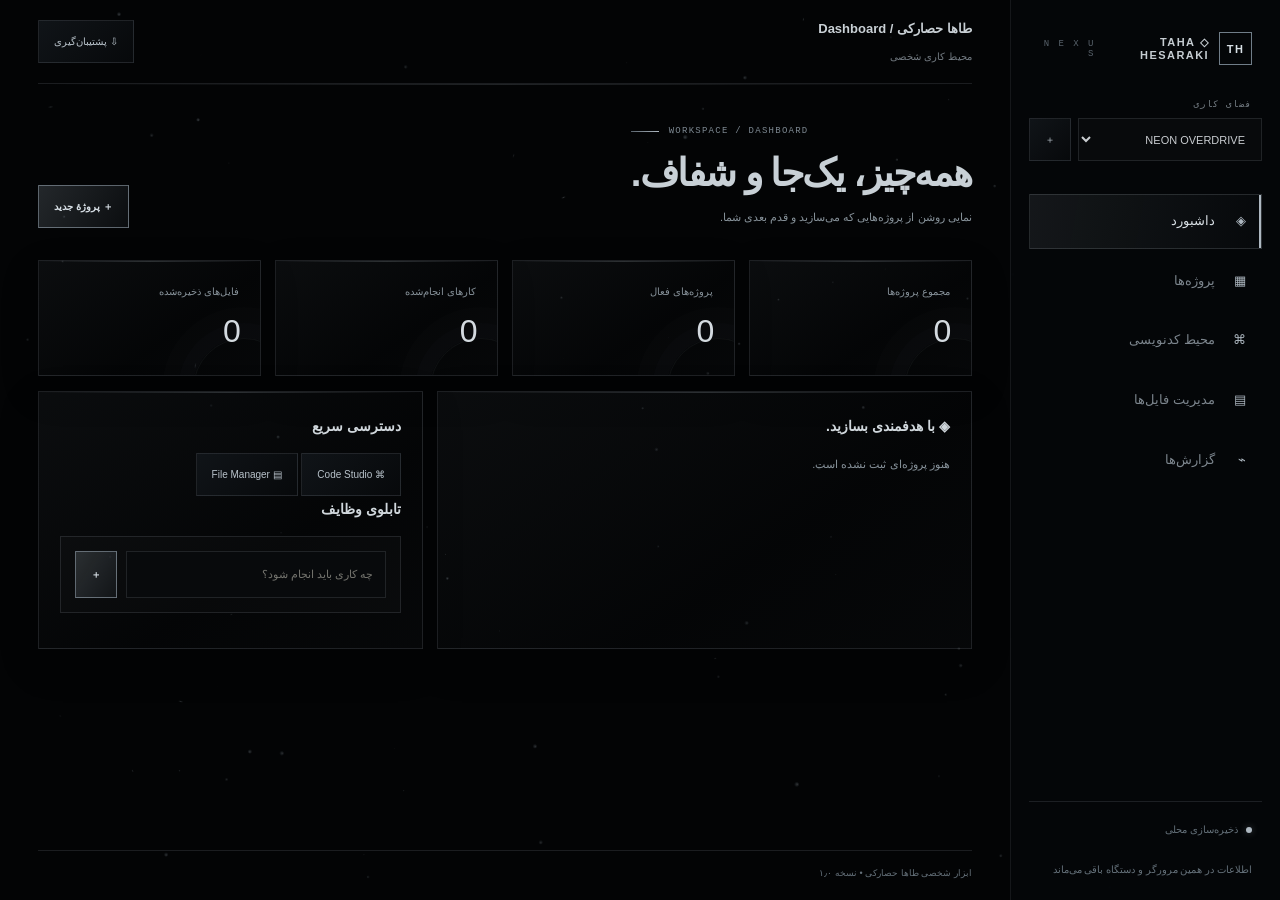
==== commit 980f68b8: "Fix workspace script parsing and particle script placement" ====
--- a/tools/index.html
+++ b/tools/index.html
@@ -108,7 +108,7 @@
 fa:{dash:"همه‌چیز، یک‌جا و شفاف.",sub:"نمایی روشن از پروژه‌هایی که می‌سازید و قدم بعدی شما.",projects:"با هدفمندی بسازید.",projectsub:"ایده‌ها و کارهای در حال انجام را یک‌جا مدیریت کنید.",studio:"میز کار کدنویسی.",studiosub:"کدهای HTML، CSS و JavaScript را بنویسید و پیش‌نمایش بگیرید.",files:"فایل‌هایتان، مرتب و در دسترس.",filessub:"یادداشت بسازید، فایل متنی وارد کنید و دریافت کنید.",analytics:"پیشرفت را قابل مشاهده کنید.",settings:"TAHA HESARAKI را مطابق سلیقه‌تان تنظیم کنید.",newproject:"＋ پروژهٔ جدید",name:"نام پروژه",desc:"توضیح کوتاه (اختیاری)",create:"ساخت پروژه",progress:"پیشرفت",planned:"برنامه‌ریزی‌شده",active:"در حال انجام",paused:"متوقف‌شده",completed:"تکمیل‌شده",delete:"حذف",noDesc:"توضیحی ثبت نشده است.",save:"ذخیرهٔ قطعه‌کد",download:"دریافت فایل",run:"اجرای پیش‌نمایش",live:"پیش‌نمایش زنده",newfile:"فایل جدید",filename:"نام فایل",content:"نوشتن را از اینجا شروع کنید…",import:"واردکردن فایل",backup:"خروجی پشتیبان کامل",restore:"بازیابی پشتیبان",clear:"پاک‌سازی فضای فعلی",local:"هر فضای کاری فقط در مرورگر همین دستگاه ذخیره می‌شود و همگام‌سازی ابری ندارد.",privacy:"هیچ حساب کاربری، سرور یا کلید API استفاده نمی‌شود.",task:"چه کاری باید انجام شود؟",tasks:"تابلوی وظایف",quick:"دسترسی سریع",total:"مجموع پروژه‌ها",activeCount:"پروژه‌های فعال",done:"کارهای انجام‌شده",stored:"فایل‌های ذخیره‌شده",completeRate:"درصد تکمیل وظایف",language:"زبان رابط کاربری",appearance:"ظاهر برنامه",dark:"تیرهٔ آینده‌نگر",light:"روشن"}};
 let lang="fa",wid=localStorage.getItem("nx-workspace")||"",page="dashboard",code=sessionStorage.getItem("nx-code")||`<!doctype html><html><body style="font:20px system-ui;padding:2rem;background:#0d1725;color:white"><h1>سلام!</h1><p>کد خودت را از اینجا شروع کن.</p>
 
-<script src="/assets/js/silver-field.js?v=20261122-4" defer></script></body></html>`;
+</body></html>`;
 const t=k=>words.fa[k]||k,notify=s=>{$("#toast").className="toast";$("#toast").textContent=s;setTimeout(()=>$("#toast").textContent="",2500)},all=async table=>(await getAll(table)).filter(x=>!x.workspaceId||x.workspaceId===wid);
 async function initWorkspaces(){let a=await getAll("workspaces");if(!a.length){for(let name of ["Personal","Development","NEON OVERDRIVE","AI Research"])await put("workspaces",{id:uid(),name});a=await getAll("workspaces")}if(!a.some(x=>x.id===wid))wid=a[0].id;localStorage.setItem("nx-workspace",wid);$("#workspace").innerHTML=a.map(x=>`<option value="${x.id}" ${x.id===wid?"selected":""}>${esc(x.name)}</option>`).join("")}
 function head(k,p,extra=""){return `<div class="head"><div><div class="kicker">WORKSPACE / ${page.toUpperCase()}</div><h1>${k}</h1><p>${p}</p></div>${extra}</div>`}
@@ -130,6 +130,5 @@
 $("#backup").onclick=backup;$("#newws").onclick=async()=>{let name=prompt("نام فضای کاری");if(name?.trim()){let x=await put("workspaces",{id:uid(),name:name.trim()});wid=x.id;await initWorkspaces();render()}};$("#importer").onchange=async e=>{let f=e.target.files[0];if(!f)return;try{let txt=await f.text();if(e.target.dataset.mode==="restore"){let p=JSON.parse(txt);if(p.format!=="nexoria-nexus-backup")throw Error("فایل پشتیبان معتبر نیست");for(let t of TABLES)for(let x of p.data[t]||[])await put(t,x)}else await put("files",{id:uid(),workspaceId:wid,name:f.name,content:txt});notify("فایل با موفقیت وارد شد");render()}catch(err){notify(err.message)}e.target.value=""};document.addEventListener("input",e=>{if(e.target.id==="editor"){code=e.target.value;sessionStorage.setItem("nx-code",code)}});
 (async()=>{await initWorkspaces();await render()})().catch(e=>{$("#view").innerHTML=`<div class="panel"><h3>فضای کاری بارگذاری نشد</h3><p class="hint">راه‌اندازی ابزارها با خطا روبه‌رو شد. صفحه را دوباره بارگذاری کن.</p><p class="hint" style="margin-top:8px">جزئیات: ${esc(e?.message||"خطای ناشناخته")}</p></div>`;console.error("Workspace initialization failed:",e)});
 </script>
-
-
+<script src="/assets/js/silver-field.js?v=20261122-4" defer></script>
 </body></html>
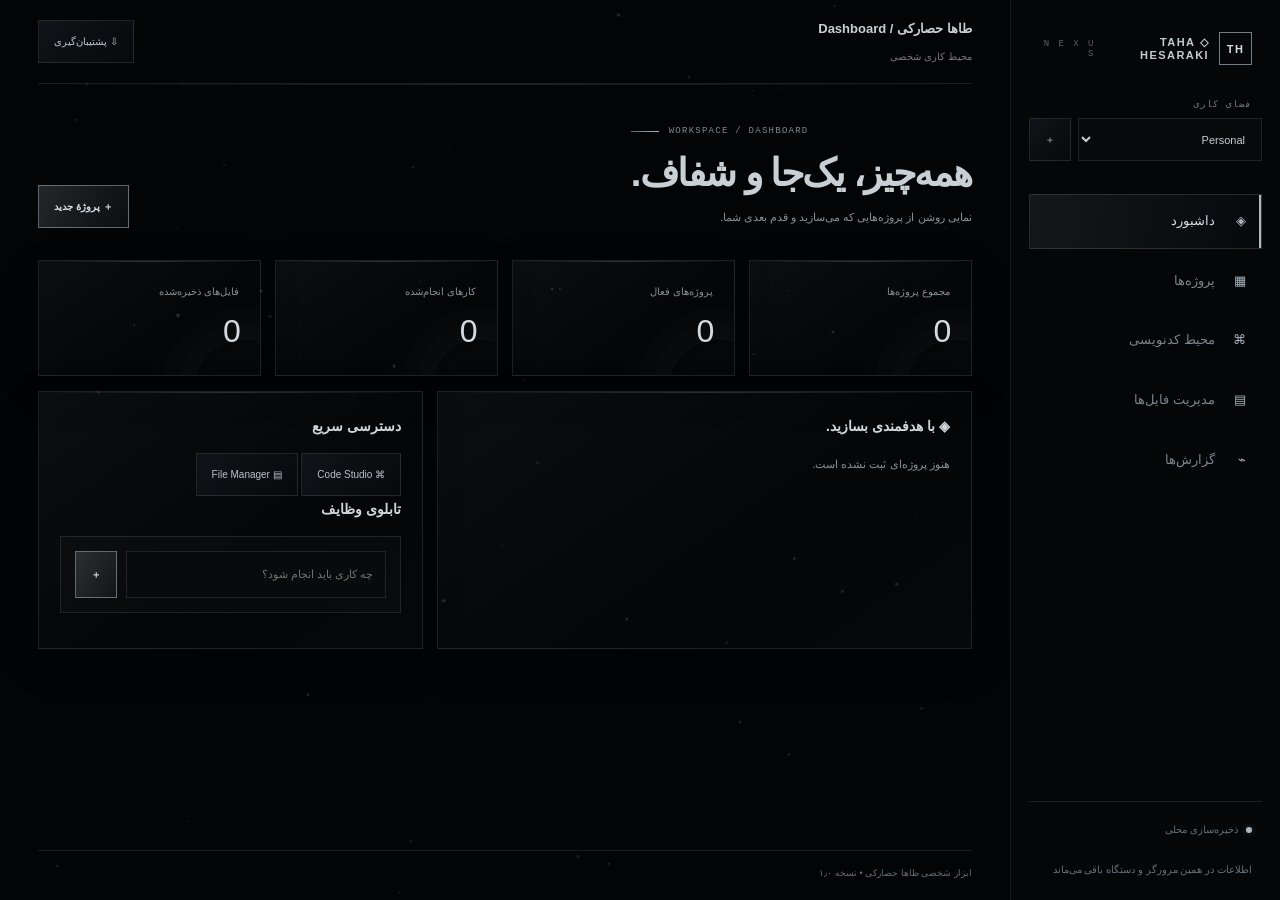
==== commit 9c52c042: "Make mobile navigation full width and update site title and icon" ====
--- a/tools/index.html
+++ b/tools/index.html
@@ -1,5 +1,5 @@
-<!doctype html><html lang="fa" dir="rtl"><head><meta charset="utf-8"><meta name="viewport" content="width=device-width,initial-scale=1"><meta name="theme-color" content="#030405"><title>TAHA HESARAKI WORKSPACE</title>
-<link rel="icon" href="data:image/svg+xml,%3Csvg xmlns='http://www.w3.org/2000/svg' viewBox='0 0 96 96'%3E%3Crect width='96' height='96' rx='24' fill='%23101827'/%3E%3Cpath d='M48 12 80 30v36L48 84 16 66V30z' fill='none' stroke='%2358def5' stroke-width='5'/%3E%3C/svg%3E">
+<!doctype html><html lang="fa" dir="rtl"><head><meta charset="utf-8"><meta name="viewport" content="width=device-width,initial-scale=1"><meta name="theme-color" content="#030405"><title>طاها حصارکی - توسعه دهنده پایتون</title>
+<link rel="icon" href="data:image/svg+xml,%3Csvg xmlns='http://www.w3.org/2000/svg' viewBox='0 0 64 64'%3E%3Crect width='64' height='64' rx='12' fill='%23080a0c'/%3E%3Cpath d='M16 18h32M32 18v29' fill='none' stroke='%23c9cdd1' stroke-width='5' stroke-linecap='square'/%3E%3C/svg%3E">
 <style>
 
 :root{color-scheme:dark;--line:rgba(255,255,255,.14);--soft:rgba(255,255,255,.075);--text:#f2f2ef;--muted:#92928d;font-family:"Vazirmatn","Tahoma",system-ui,sans-serif}*{box-sizing:border-box}html{background:#000!important;color-scheme:dark;scroll-behavior:smooth}body{margin:0;min-height:100vh;background:#000!important;color:var(--text);font-size:13px;overflow-x:hidden}button,input,textarea,select{font:inherit;color:inherit}button{cursor:pointer}body:before{content:"";position:fixed;inset:0;z-index:-1;pointer-events:none;background:radial-gradient(ellipse at 75% 0%,rgba(255,255,255,.045),transparent 32%),radial-gradient(ellipse at 5% 85%,rgba(255,255,255,.025),transparent 36%),#000}
@@ -84,14 +84,17 @@
 footer.hint{border-color:var(--line);color:#65717a}
 @media(max-width:1000px){.side{width:235px;flex-basis:235px}}
 @media(max-width:760px){
- .side{position:relative;top:auto;height:auto;padding:15px 14px 10px;background:rgba(4,6,8,.96);border:0;border-bottom:1px solid var(--line);backdrop-filter:blur(18px)}
+ .shell{flex-direction:column;width:100%;}
+ .side{position:relative;top:auto;width:100%;flex:0 0 auto;height:auto;padding:15px 14px 10px;background:rgba(4,6,8,.96);border:0;border-bottom:1px solid var(--line);backdrop-filter:blur(18px)}
  .brand{padding:0 5px 12px}
  .brand small{margin-right:10px;margin-left:0}
+ .side nav{display:flex;flex-wrap:wrap;gap:5px;width:100%;}
+ .side .nav{flex:1 1 105px;width:auto;justify-content:center;margin:0;padding:12px 9px;white-space:nowrap;}
  .nav.active{box-shadow:inset 0 -2px #aeb8c1}
- main{padding:0 16px}
- .top{height:66px}
+ main{width:100%;min-width:0;min-height:calc(100vh - 150px);padding:0 16px}
+ .top{width:100%;height:66px}
 }
-@media(max-width:420px){main{padding:0 12px}}
+@media(max-width:420px){main{padding:0 12px}.side .nav{flex-basis:calc(50% - 5px);font-size:11px}}
 
 </style></head><body><div class="ambient" aria-hidden="true"></div><canvas id="silver-field" aria-hidden="true"></canvas><div class="shell"><aside class="side"><div class="brand">◇ TAHA HESARAKI<small>N E X U S</small></div><label>فضای کاری</label><div class="form"><select id="workspace" class="field"></select><button class="btn" id="newws">＋</button></div><nav><button class="nav active" data-page="dashboard"><i>◈</i>داشبورد</button><button class="nav" data-page="projects"><i>▦</i>پروژه‌ها</button><button class="nav" data-page="studio"><i>⌘</i>محیط کدنویسی</button><button class="nav" data-page="files"><i>▤</i>مدیریت فایل‌ها</button><button class="nav" data-page="analytics"><i>⌁</i>گزارش‌ها</button></nav><div class="bottom"><span class="dot"></span>ذخیره‌سازی محلی<br><br>اطلاعات در همین مرورگر و دستگاه باقی می‌ماند</div></aside><main><header class="top"><div><b>طاها حصارکی / <span id="section">داشبورد</span></b><small>محیط کاری شخصی</small></div><div class="actions"><button class="btn" id="backup">⇩ پشتیبان‌گیری</button></div></header><section class="view" id="view">Loading TAHA HESARAKI…</section><footer class="hint">ابزار شخصی طاها حصارکی • نسخه ۱٫۰</footer></main></div><div id="toast"></div><input id="importer" type="file" accept=".json,.txt,.md,.csv" hidden>
 <script>
